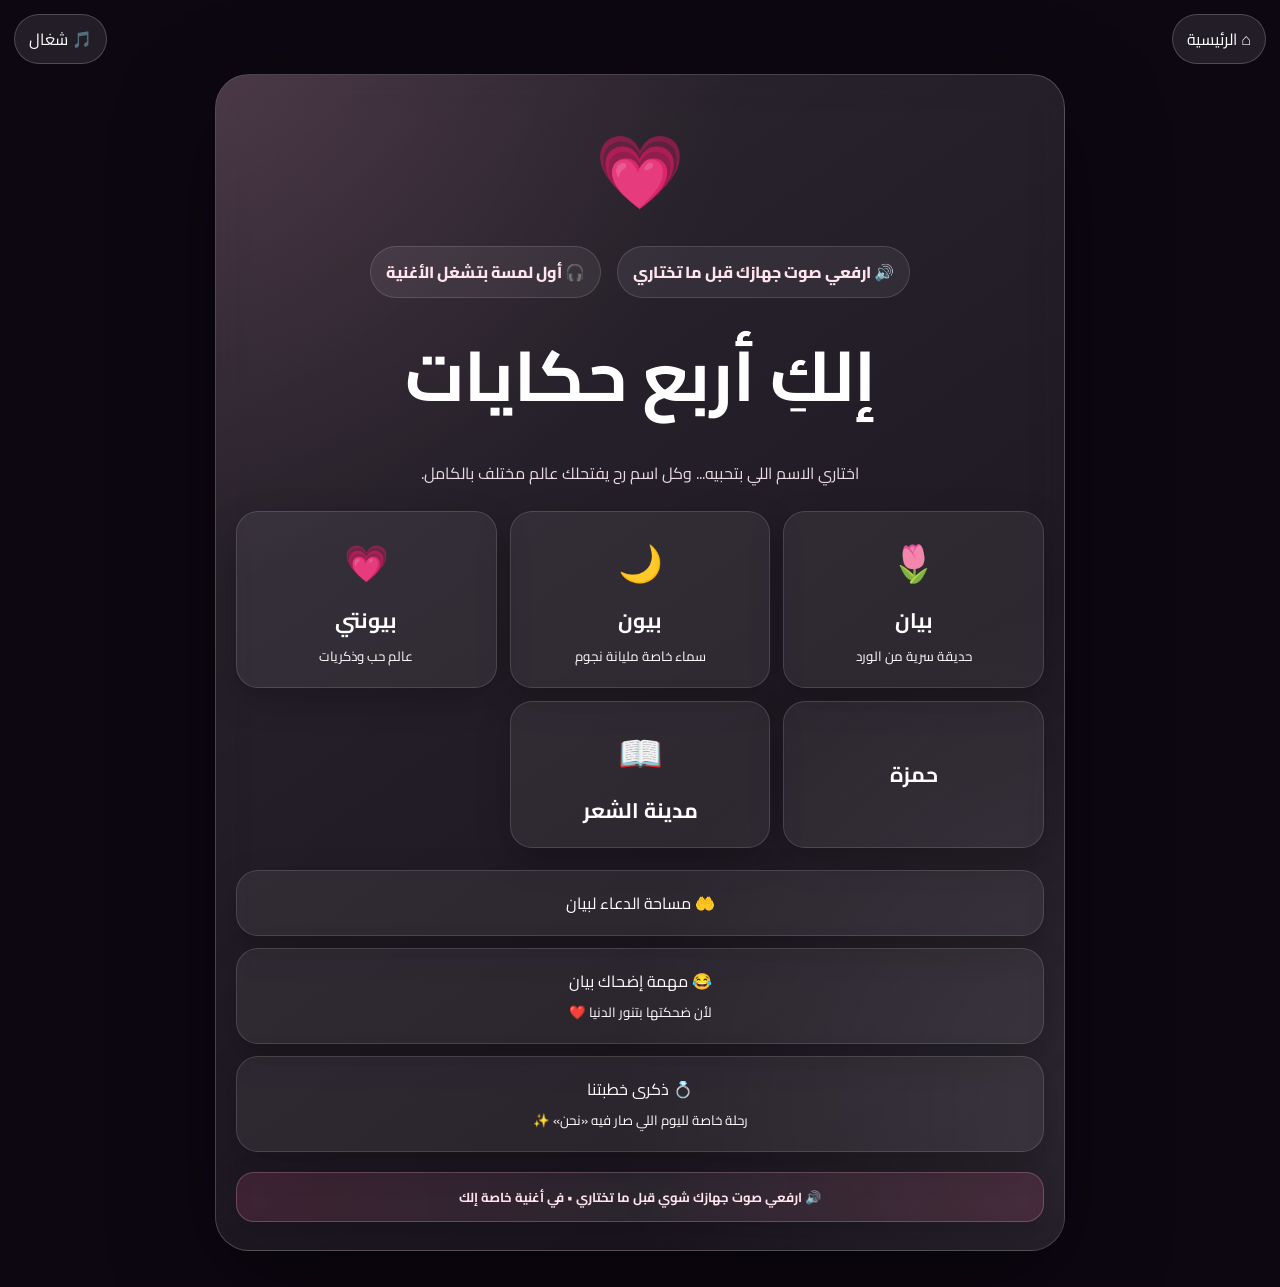
==== index.html @ bc3b99fe "Add anniversary experience entry to homepage" ====
<!doctype html><html lang="ar" dir="rtl"><head><meta charset="utf-8"><meta name="viewport" content="width=device-width,initial-scale=1,viewport-fit=cover"><meta name="theme-color" content="#160a18"><title>أربع حكايات ❤️</title><link rel="stylesheet" href="worlds.css?v=delivery30"><link rel="stylesheet" href="enhancement.css?v=delivery30"><link rel="stylesheet" href="hamza-audio.css?v=delivery30"><link rel="stylesheet" href="enhancement.css"><link rel="stylesheet" href="floating-love.css?v=2"></head><body><audio id="audio" loop preload="auto"></audio><button class="home" onclick="home()">⌂ الرئيسية</button><button class="music" id="music" onclick="toggleAudio()">🎵 شغال</button><section id="start" class="screen active"><div class="card"><div class="hero">💗</div><div class="notice">🔊 ارفعي صوت جهازك قبل ما تختاري</div><div class="notice">🎧 أول لمسة بتشغل الأغنية</div><h1>إلكِ أربع حكايات</h1><p>اختاري الاسم اللي بتحبيه... وكل اسم رح يفتحلك عالم مختلف بالكامل.</p><div class="choices"><button class="tile" onclick="pick('بيان','bayan')"><span>🌷</span><b>بيان</b><small>حديقة سرية من الورد</small></button><button class="tile" onclick="pick('بيون','byoun')"><span>🌙</span><b>بيون</b><small>سماء خاصة مليانة نجوم</small></button><button class="tile" onclick="pick('بيونتي','byonti')"><span>💗</span><b>بيونتي</b><small>عالم حب وذكريات</small></button><button class="tile" onclick="showHamza()"><b>حمزة</b></button></div><a class="tile" href="dua-space.html" style="display:block;text-decoration:none;margin-top:16px">🤲 مساحة الدعاء لبيان</a><a class="tile" href="laugh-mission.html" style="display:block;text-decoration:none;margin-top:12px">😂 مهمة إضحاك بيان<br><small>لأن ضحكتها بتنور الدنيا ❤️</small></a><a class="tile" href="anniversary.html" style="display:block;text-decoration:none;margin-top:12px">💍 ذكرى خطبتنا<br><small>رحلة خاصة لليوم اللي صار فيه «نحن» ✨</small></a></div></section><section id="bayan" class="screen"><div class="bg bayan"></div><div class="card"><div class="hero">🌷</div><h2>حديقة بيان السرية</h2><p>مش مجرد أزرار... الحديقة بتتغير مع كل لمسة.</p><div class="stage" id="bayanStage"></div><div id="bayanMsg" class="msg"></div><div class="tools"><button class="tile" onclick="garden()">🌿 فتشي بالحديقة</button><button class="tile" onclick="flowerGame()">🌱 ازرعي وردة</button><button class="tile" onclick="huntHearts()">❤️ صيد القلوب</button><button class="tile" onclick="bouquetGame()">💐 اصنعي باقة الورد</button><button class="tile" onclick="msg('bayanMsg','بيان، في أشياء حلوة ما بتنحكى... بس بتنحس 🌷❤️')">💌 افتحي سر صغير</button><button class="tile" onclick="openEnvelope()">✉️ رسالتك الخاصة</button><a class="tile" href="dua-space.html" style="display:block;text-decoration:none">🤲 مساحة الدعاء</a></div></div></section><section id="bayanLetter" class="screen"><div class="bg bayan"></div><div class="card letterCard"><button class="backWorld" onclick="go('bayan')">↩️ رجوع لحديقة بيان</button><div class="hero">💌</div><h2>رسالة لبيان</h2><p>اضغطي الظرف وافتحيه بهدوء ❤️</p><div class="envelope" onclick="this.classList.toggle('open')"><div class="envbody"></div><div class="paper"></div><div class="flap"></div><div class="seal">❤️</div></div></div></section><section id="byoun" class="screen"><div class="bg byoun"></div><div class="card"><div class="hero">🌙</div><h2>سماء بيون</h2><p>كل نجمة إلها مكان... وإذا اكتملت الكوكبة بتطلع المفاجأة.</p><div class="stage" id="byounStage"></div><div id="byounMsg" class="msg"></div><div class="tools"><button class="tile" onclick="constellation()">✨ كوّني الكوكبة</button><button class="tile" onclick="moon()">🌙 أسرار القمر</button><button class="tile" onclick="starCatch()">⭐ اصطادي النجوم</button><button class="tile" onclick="rain(['⭐','🌙','💙'],35)">🌌 مطر النجوم</button></div></div></section><section id="byonti" class="screen"><div class="bg byonti"></div><div class="card"><div class="hero">💗</div><h2>عالم بيونتي</h2><p>هون الحب مش كلام وبس... في مفاجآت وذكريات لازم تكتشفيها.</p><div class="stage" id="byontiStage"></div><div id="byontiMsg" class="msg"></div><div class="tools"><button class="tile" onclick="heartBeat()">💓 خلي القلب ينبض</button><button class="tile" onclick="msg('byontiMsg','كل ما أعد الأشياء الحلوة بحياتي... اسمك بينهم أول واحد ❤️')">🫶 ذكرى مخفية</button><button class="tile" onclick="rain(['❤️','💗','💖','💕'],45)">🌧️ مطر الحب</button></div></div></section><section id="hamzaPage" class="screen hamzaPage"><div class="card hamzaCard"><button class="backWorld" onclick="go('start')">↩️ رجوع</button><div class="hero">❤️</div><div class="hamzaText"><div>الاشي الوحيد الي بقلب حمزة هو انت</div><div>💚بحبك بيان💚</div><div>🩷بحبك بيون🩷</div><div>❤️بحبك بيونتي❤️</div></div></div></section><script src="worlds.js?v=delivery30"></script><script src="enhancement.js?v=delivery30"></script><script src="fixes.js?v=delivery30"></script><script src="final-fixes.js?v=delivery30"></script><script src="final-choice-fix.js?v=delivery30"></script><script src="hamza-audio.js?v=delivery30"></script><script src="orbit-controls.js?v=delivery30"></script><script src="poem-city.js?v=delivery30"></script><script src="enhancement.js"></script><script src="floating-love.js?v=2"></script></body></html>
---- worlds.css ----
@import url('https://fonts.googleapis.com/css2?family=Cairo:wght@400;600;700;800&display=swap');
:root{font-family:Cairo,sans-serif;color:#fff;background:#0d0711}*{box-sizing:border-box}body{margin:0;min-height:100vh;overflow-x:hidden;background:#0d0711}button{font:inherit}.screen{display:none;min-height:100vh;padding:74px 16px 36px;align-items:center;justify-content:center;position:relative}.screen.active{display:flex;animation:enter .55s ease}@keyframes enter{from{opacity:0;transform:translateY(20px)}to{opacity:1;transform:none}}.bg{position:fixed;inset:0;z-index:-2}.bayan{background:radial-gradient(circle at 50% 8%,#8b4161,#26101d 48%,#09060b)}.byoun{background:radial-gradient(circle at 50% 8%,#40548e,#121a38 48%,#050710)}.byonti{background:radial-gradient(circle at 50% 8%,#bd6688,#4b1e3b 48%,#0e060d)}.card{width:min(850px,100%);padding:28px 20px;border:1px solid #ffffff22;border-radius:34px;background:#ffffff0c;backdrop-filter:blur(20px);box-shadow:0 28px 100px #0009;text-align:center}.hero{font-size:72px;animation:float 3s ease-in-out infinite}@keyframes float{50%{transform:translateY(-10px)}}h1{font-size:clamp(38px,10vw,70px);margin:4px 0 10px}h2{font-size:clamp(27px,7vw,45px);margin:5px 0 15px}p{color:#eadce5;line-height:2;font-size:16px}.notice{display:inline-flex;gap:8px;align-items:center;padding:10px 15px;border-radius:999px;background:#fff1;border:1px solid #fff2;color:#ffe3ed;font-weight:800;margin:8px}.choices,.tools{display:grid;grid-template-columns:repeat(3,1fr);gap:13px;margin:22px 0}.tools{grid-template-columns:repeat(2,1fr)}.tile,.btn{border:1px solid #fff2;border-radius:22px;background:#fff1;color:#fff;padding:17px;cursor:pointer;transition:.25s;box-shadow:0 12px 35px #0003}.tile:hover,.btn:hover{transform:translateY(-4px);background:#fff2}.tile:active,.btn:active{transform:scale(.96)}.tile b{display:block;font-size:21px}.tile span{font-size:36px;display:block;margin-bottom:4px}.home,.music{position:fixed;top:14px;z-index:50;border:1px solid #fff3;background:#ffffff18;color:#fff;border-radius:999px;padding:9px 14px;backdrop-filter:blur(14px);cursor:pointer}.home{right:14px}.music{left:14px}.stage{position:relative;height:300px;border-radius:28px;border:1px solid #fff2;background:#0002;overflow:hidden;margin:16px 0;touch-action:manipulation}.msg{min-height:54px;margin:12px auto;padding:14px 17px;border-radius:20px;background:#fff1;border:1px solid #fff2;line-height:1.9;position:relative;z-index:30;max-width:760px}.hidden{display:none}.show{display:block;animation:enter .4s ease}.petal,.heartDrop,.star,.butterfly{position:absolute;user-select:none;cursor:pointer}.petal{font-size:30px;animation:drift 4s linear forwards}@keyframes drift{to{transform:translate(var(--x),320px) rotate(360deg);opacity:0}}.heartDrop{position:fixed;top:-50px;z-index:99999;pointer-events:none;font-size:25px;animation:fall 5s linear forwards;filter:drop-shadow(0 5px 8px #0004)}@keyframes fall{0%{opacity:0}10%{opacity:1}100%{transform:translate3d(var(--x),115vh,0) rotate(420deg);opacity:.12}}.star{font-size:26px;animation:twinkle 1.2s ease-in-out infinite alternate}@keyframes twinkle{to{opacity:.3;transform:scale(.7)}}.butterfly{font-size:28px;animation:fly 5s ease-in-out infinite alternate}@keyframes fly{to{transform:translate(180px,-80px) rotate(15deg)}}.flower{position:absolute;left:50%;top:50%;transform:translate(-50%,-50%);font-size:90px;cursor:pointer;transition:.4s}.flower.bloom{transform:translate(-50%,-50%) scale(1.35) rotate(8deg);filter:drop-shadow(0 0 25px #ff9fc2)}.gardenDot{position:absolute;width:20px;height:20px;border:0;border-radius:50%;background:#ffd5e3;box-shadow:0 0 22px #ff9fc2;cursor:pointer;animation:dotPulse 1.3s infinite alternate}@keyframes dotPulse{to{transform:scale(1.35);box-shadow:0 0 35px #ff9fc2}}.constellation{position:relative;height:250px}.line{position:absolute;height:2px;background:#ffffff55;transform-origin:left}.memoryGrid{display:grid;grid-template-columns:repeat(4,1fr);gap:10px;max-width:420px;margin:18px auto}.mem{aspect-ratio:1;border-radius:15px;border:1px solid #fff2;background:#fff1;color:transparent;cursor:pointer;font-size:25px}.mem.open{color:#fff;background:#ffffff22}.meter{height:16px;border-radius:99px;background:#fff1;overflow:hidden;margin:15px}.meter i{display:block;width:0;height:100%;background:linear-gradient(90deg,#ff729f,#ffd7e4);transition:1s}.box{width:170px;height:170px;margin:25px auto;position:relative;cursor:pointer;transform-style:preserve-3d;transition:.6s}.box .lid{position:absolute;inset:0;background:linear-gradient(145deg,#ff91b7,#d94f86);border-radius:25px;display:grid;place-items:center;font-size:50px;box-shadow:0 20px 50px #0005}.box.open{transform:rotateY(180deg) scale(1.04)}.typeLine{font-size:25px;font-weight:800;min-height:45px}.drag{height:110px;border:1px dashed #fff3;border-radius:20px;padding:20px;overflow:hidden;white-space:nowrap;touch-action:pan-x}.timeline{display:flex;gap:12px;overflow-x:auto;padding:15px 4px}.memoryNode{min-width:150px;padding:20px;border-radius:22px;background:#fff1;border:1px solid #fff2;cursor:pointer}.envelope{width:min(560px,94vw);height:520px;margin:18px auto 8px;position:relative;cursor:pointer;transition:height .35s}.envbody{position:absolute;inset:0;border-radius:22px;background:linear-gradient(145deg,#f7b1ca,#df6e9c);z-index:1}.paper{position:absolute;left:15px;right:15px;top:15px;min-height:500px;height:auto;background:#fffafa;color:#54263c;border-radius:16px;padding:24px;z-index:2;overflow:visible;line-height:2;text-align:right;transition:.7s;box-shadow:0 8px 30px #0002}.flap{position:absolute;inset:0 0 42% 0;background:#eb8caf;clip-path:polygon(0 0,100% 0,50% 100%);z-index:4;transition:.7s;transform-origin:top}.seal{position:absolute;z-index:5;bottom:18px;left:50%;transform:translateX(-50%);font-size:28px}.envelope.open{height:520px}.envelope.open .flap{transform:rotateX(180deg);z-index:1}.envelope.open .paper{transform:translateY(-165px);z-index:10}.gameHud{position:absolute;top:12px;left:50%;transform:translateX(-50%);z-index:20;padding:8px 14px;border-radius:999px;background:#170b18dd;border:1px solid #fff3;font-weight:800;font-size:14px;backdrop-filter:blur(8px);white-space:nowrap}.tapHeart{position:absolute;border:0;background:none;font-size:42px;cursor:pointer;filter:drop-shadow(0 8px 12px #0004);animation:heartPop .35s ease,heartFloat 2.5s ease-in-out infinite alternate;z-index:50;touch-action:manipulation;pointer-events:auto;padding:8px}@keyframes heartPop{from{transform:scale(0);opacity:0}to{transform:scale(1);opacity:1}}@keyframes heartFloat{to{transform:translateY(-12px)}}.star.found{filter:drop-shadow(0 0 18px #fff1a8);transform:scale(1.35)}.fallingStar{animation:starDrop 3.2s linear forwards,twinkle 1s infinite alternate}@keyframes starDrop{to{top:105%}}.orbitMoon{position:absolute;left:50%;top:50%;transform:translate(-50%,-50%);font-size:62px;filter:drop-shadow(0 0 22px #a9c5ff)}.planet{position:absolute;left:50%;top:50%;font-size:38px;transform:translate(-50%,-50%) translateX(90px);cursor:grab;transition:transform .08s linear}.scope{font-size:110px;text-align:center;margin-top:70px;cursor:pointer;animation:scopeFloat 2s ease-in-out infinite alternate}@keyframes scopeFloat{to{transform:translateY(-10px) rotate(-3deg)}}.magicHeart{font-size:90px;text-align:center;margin:65px 0;animation:magicPulse 1s infinite alternate;filter:drop-shadow(0 0 calc(10px + var(--magic,0)*4px) #ff8eb6)}@keyframes magicPulse{to{transform:scale(1.12)}}.wordSwap{animation:wordIn .28s ease}@keyframes wordIn{from{opacity:0;transform:translateY(12px) scale(.9)}to{opacity:1;transform:none}}.spark{position:fixed;pointer-events:none;z-index:100001;font-size:18px;animation:sparkFly .9s ease-out forwards}@keyframes sparkFly{to{transform:translate(var(--x),var(--y)) scale(.15) rotate(180deg);opacity:0}}.backWorld{display:block;width:max-content;margin:0 auto 12px;border:1px solid #fff3;background:#fff1;color:#fff;border-radius:999px;padding:10px 17px;cursor:pointer;transition:.25s}.backWorld:active{transform:scale(.96)}.letterCard{overflow:visible}.bigLoveResult{font-size:clamp(48px,14vw,110px);font-weight:900;line-height:1.15;margin:12px 0;background:linear-gradient(90deg,#ff6f9e,#ffd6e6,#ff8bb5);-webkit-background-clip:text;background-clip:text;color:transparent;text-shadow:0 0 28px rgba(255,105,160,.35);animation:loveReveal .8s cubic-bezier(.2,.8,.2,1)}.huntHint{position:absolute;top:52px;left:50%;transform:translateX(-50%);z-index:19;font-weight:700;font-size:13px;opacity:.85;white-space:nowrap}@keyframes loveReveal{from{transform:scale(.65);opacity:0}to{transform:scale(1);opacity:1}}.screen.active .msg.show{scroll-margin-top:90px}.lovePopup{position:fixed;inset:0;z-index:100000;display:grid;place-items:center;padding:20px;background:rgba(12,3,10,.74);backdrop-filter:blur(10px);opacity:0;pointer-events:none;transition:.3s}.lovePopup.show{opacity:1;pointer-events:auto}.lovePopupBox{width:min(620px,94vw);padding:38px 20px 30px;border:1px solid rgba(255,210,225,.4);border-radius:34px;text-align:center;background:linear-gradient(145deg,rgba(75,18,50,.98),rgba(24,7,20,.98));box-shadow:0 30px 100px #0009;transform:scale(.78) translateY(20px);transition:.45s cubic-bezier(.2,.9,.2,1)}.lovePopup.show .lovePopupBox{transform:none}.loveBig{font-size:78px;animation:magicPulse 1s infinite alternate}.loveText{font-size:clamp(48px,12vw,92px);font-weight:900;line-height:1.1;background:linear-gradient(90deg,#ff6f9e,#fff,#ff8bb5);-webkit-background-clip:text;background-clip:text;color:transparent}.loveSub{margin:12px 0 20px;color:#f4dce7;font-size:17px}.loveClose{min-width:190px}@media(max-width:620px){.choices{grid-template-columns:1fr}.tools{grid-template-columns:1fr}.memoryGrid{grid-template-columns:repeat(4,1fr)}.stage{height:310px}.envelope{width:min(94vw,560px);height:520px}.envelope.open{height:520px}.paper{min-height:500px;padding:18px;font-size:14px;line-height:1.85}.envelope.open .paper{transform:translateY(-155px)}}
---- enhancement.css ----
/* Premium visual layer v2 */
:root{--glass:rgba(255,255,255,.09);--line:rgba(255,255,255,.2);--shadow:0 30px 100px rgba(0,0,0,.42)}
.card{position:relative;overflow:hidden;box-shadow:var(--shadow);border-color:var(--line);background:linear-gradient(145deg,rgba(255,255,255,.13),rgba(255,255,255,.045));isolation:isolate}
.card:before{content:"";position:absolute;inset:-45%;background:radial-gradient(circle at 20% 20%,rgba(255,160,200,.18),transparent 27%),radial-gradient(circle at 80% 70%,rgba(255,255,255,.09),transparent 25%);animation:aurora 12s ease-in-out infinite alternate;pointer-events:none;z-index:-1}
.card:after{content:"";position:absolute;top:-120%;left:-45%;width:28%;height:320%;background:linear-gradient(90deg,transparent,rgba(255,255,255,.13),transparent);transform:rotate(22deg);animation:shine 8s ease-in-out infinite;pointer-events:none;z-index:0}
.card>*{position:relative;z-index:1}
@keyframes aurora{from{transform:translate3d(-2%,0,0) rotate(0deg)}to{transform:translate3d(2%,2%,0) rotate(4deg)}}
@keyframes shine{0%,65%{left:-45%}80%,100%{left:125%}}
.choice,.game{position:relative;overflow:hidden;box-shadow:0 10px 28px rgba(0,0,0,.17);transform:translateZ(0)}
.choice:after,.game:after{content:"";position:absolute;top:-80%;left:-35%;width:35%;height:260%;background:rgba(255,255,255,.15);transform:rotate(22deg);transition:.65s}
.choice:hover:after,.game:hover:after{left:110%}
.choice:active,.game:active,.btn:active{transform:scale(.96)}
.choice:before{content:"";position:absolute;inset:auto -20% -60%;height:110px;background:radial-gradient(circle,rgba(255,120,170,.18),transparent 65%);filter:blur(12px);transition:.4s}
.choice:hover:before{transform:scale(1.5);opacity:1}
/* Main-page audio notice */
#start .card:after{content:"🔊  ارفعي صوت جهازك شوي قبل ما تختاري  •  في أغنية خاصة إلك";position:relative;display:block;left:auto;top:auto;width:auto;height:auto;margin:20px auto 0;padding:12px 16px;border:1px solid rgba(255,188,214,.25);border-radius:18px;background:linear-gradient(90deg,rgba(255,99,157,.14),rgba(255,255,255,.07),rgba(255,99,157,.14));color:#ffe3ed;font:700 13px Cairo,sans-serif;text-align:center;transform:none;animation:noticePulse 2.4s ease-in-out infinite;box-shadow:0 10px 30px rgba(0,0,0,.16)}
@keyframes noticePulse{0%,100%{box-shadow:0 10px 30px rgba(0,0,0,.16);border-color:rgba(255,188,214,.22)}50%{box-shadow:0 10px 38px rgba(255,82,145,.22);border-color:rgba(255,188,214,.5)}}
/* Make the three worlds feel like distinct premium spaces */
#bayan .card{border-color:rgba(255,174,204,.3)}#byoun .card{border-color:rgba(164,190,255,.28)}#byonti .card{border-color:rgba(255,157,195,.34)}
#bayan .game:hover{box-shadow:0 18px 42px rgba(255,104,158,.2)}#byoun .game:hover{box-shadow:0 18px 42px rgba(100,145,255,.2)}#byonti .game:hover{box-shadow:0 18px 42px rgba(255,79,150,.23)}
/* Animated decorative constellations / petals */
#bayan:before,#byoun:before,#byonti:before{content:"";position:fixed;inset:0;pointer-events:none;z-index:-1;opacity:.65;background-image:radial-gradient(circle at 15% 20%,#fff8 0 1px,transparent 2px),radial-gradient(circle at 80% 30%,#fff6 0 1px,transparent 2px),radial-gradient(circle at 35% 75%,#fff6 0 1px,transparent 2px),radial-gradient(circle at 70% 85%,#fff7 0 1px,transparent 2px);background-size:180px 180px,230px 230px,260px 260px,210px 210px;animation:starsDrift 18s linear infinite}
@keyframes starsDrift{to{background-position:60px 100px,-70px 80px,90px -60px,-40px 100px}}
/* Interactive ripple/spark polish */
.rippleFx{position:fixed;width:18px;height:18px;border:2px solid rgba(255,170,205,.75);border-radius:50%;pointer-events:none;z-index:100001;animation:ripple .65s ease-out forwards}
@keyframes ripple{to{width:100px;height:100px;opacity:0;margin:-41px}}
.spark{position:fixed;pointer-events:none;z-index:100000;font-size:18px;animation:spark .9s ease-out forwards}
@keyframes spark{to{transform:translate(var(--x),var(--y)) scale(.2) rotate(180deg);opacity:0}}
/* Premium utility classes retained for future interactions */
.premiumActions{display:grid;grid-template-columns:repeat(2,1fr);gap:12px;margin:16px 0 4px}.premiumBtn{border:1px solid var(--line);border-radius:20px;padding:15px;background:rgba(255,255,255,.075);color:#fff;font:inherit;font-weight:800;cursor:pointer;transition:.3s;backdrop-filter:blur(10px)}.premiumBtn:hover{transform:translateY(-4px);background:rgba(255,255,255,.13);box-shadow:0 14px 35px rgba(0,0,0,.2)}
.modal{position:fixed;inset:0;z-index:100000;display:grid;place-items:center;padding:20px;background:rgba(7,3,10,.72);backdrop-filter:blur(12px);opacity:0;pointer-events:none;transition:.3s}.modal.show{opacity:1;pointer-events:auto}.modalBox{width:min(520px,100%);border:1px solid var(--line);border-radius:30px;padding:28px 20px;text-align:center;background:linear-gradient(145deg,rgba(52,20,43,.96),rgba(18,10,24,.96));box-shadow:0 30px 100px rgba(0,0,0,.55);transform:translateY(18px) scale(.96);transition:.35s}.modal.show .modalBox{transform:none}.modalEmoji{font-size:64px;animation:pulse 1.2s infinite}.tapArena{height:250px;margin:16px 0;border-radius:24px;border:1px dashed rgba(255,255,255,.22);background:radial-gradient(circle at 50% 50%,rgba(255,255,255,.08),transparent 65%);position:relative;overflow:hidden;touch-action:manipulation}.tapHeart{position:absolute;border:0;background:none;font-size:34px;cursor:pointer;animation:popIn .22s ease;filter:drop-shadow(0 8px 12px rgba(0,0,0,.25))}@keyframes popIn{from{transform:scale(0) rotate(-20deg);opacity:0}to{transform:scale(1) rotate(0);opacity:1}}
.toast{position:fixed;left:50%;bottom:25px;transform:translate(-50%,20px);z-index:100002;background:rgba(25,12,25,.92);border:1px solid var(--line);padding:12px 18px;border-radius:999px;opacity:0;pointer-events:none;transition:.3s;white-space:nowrap;box-shadow:0 15px 40px rgba(0,0,0,.3)}.toast.show{opacity:1;transform:translate(-50%,0)}
@media(max-width:600px){.premiumActions{grid-template-columns:1fr}.modalBox{padding:24px 16px}.tapArena{height:230px}#start .card:after{font-size:12px;line-height:1.7}}
---- hamza-audio.css ----
#hamzaLovePopup{position:fixed;inset:0;display:flex;align-items:center;justify-content:center;z-index:99999;pointer-events:none;opacity:0;transition:opacity .35s ease;background:rgba(20,5,18,.28)}#hamzaLovePopup.show{opacity:1}.hamzaLoveInner{padding:28px 34px;border-radius:28px;background:rgba(255,255,255,.96);box-shadow:0 18px 60px rgba(0,0,0,.25);font-size:clamp(28px,7vw,54px);font-weight:800;text-align:center;color:#b2185b;transform:scale(.75);transition:transform .4s cubic-bezier(.2,.9,.2,1.2)}#hamzaLovePopup.show .hamzaLoveInner{transform:scale(1)}
---- enhancement.css ----
/* Premium visual layer v2 */
:root{--glass:rgba(255,255,255,.09);--line:rgba(255,255,255,.2);--shadow:0 30px 100px rgba(0,0,0,.42)}
.card{position:relative;overflow:hidden;box-shadow:var(--shadow);border-color:var(--line);background:linear-gradient(145deg,rgba(255,255,255,.13),rgba(255,255,255,.045));isolation:isolate}
.card:before{content:"";position:absolute;inset:-45%;background:radial-gradient(circle at 20% 20%,rgba(255,160,200,.18),transparent 27%),radial-gradient(circle at 80% 70%,rgba(255,255,255,.09),transparent 25%);animation:aurora 12s ease-in-out infinite alternate;pointer-events:none;z-index:-1}
.card:after{content:"";position:absolute;top:-120%;left:-45%;width:28%;height:320%;background:linear-gradient(90deg,transparent,rgba(255,255,255,.13),transparent);transform:rotate(22deg);animation:shine 8s ease-in-out infinite;pointer-events:none;z-index:0}
.card>*{position:relative;z-index:1}
@keyframes aurora{from{transform:translate3d(-2%,0,0) rotate(0deg)}to{transform:translate3d(2%,2%,0) rotate(4deg)}}
@keyframes shine{0%,65%{left:-45%}80%,100%{left:125%}}
.choice,.game{position:relative;overflow:hidden;box-shadow:0 10px 28px rgba(0,0,0,.17);transform:translateZ(0)}
.choice:after,.game:after{content:"";position:absolute;top:-80%;left:-35%;width:35%;height:260%;background:rgba(255,255,255,.15);transform:rotate(22deg);transition:.65s}
.choice:hover:after,.game:hover:after{left:110%}
.choice:active,.game:active,.btn:active{transform:scale(.96)}
.choice:before{content:"";position:absolute;inset:auto -20% -60%;height:110px;background:radial-gradient(circle,rgba(255,120,170,.18),transparent 65%);filter:blur(12px);transition:.4s}
.choice:hover:before{transform:scale(1.5);opacity:1}
/* Main-page audio notice */
#start .card:after{content:"🔊  ارفعي صوت جهازك شوي قبل ما تختاري  •  في أغنية خاصة إلك";position:relative;display:block;left:auto;top:auto;width:auto;height:auto;margin:20px auto 0;padding:12px 16px;border:1px solid rgba(255,188,214,.25);border-radius:18px;background:linear-gradient(90deg,rgba(255,99,157,.14),rgba(255,255,255,.07),rgba(255,99,157,.14));color:#ffe3ed;font:700 13px Cairo,sans-serif;text-align:center;transform:none;animation:noticePulse 2.4s ease-in-out infinite;box-shadow:0 10px 30px rgba(0,0,0,.16)}
@keyframes noticePulse{0%,100%{box-shadow:0 10px 30px rgba(0,0,0,.16);border-color:rgba(255,188,214,.22)}50%{box-shadow:0 10px 38px rgba(255,82,145,.22);border-color:rgba(255,188,214,.5)}}
/* Make the three worlds feel like distinct premium spaces */
#bayan .card{border-color:rgba(255,174,204,.3)}#byoun .card{border-color:rgba(164,190,255,.28)}#byonti .card{border-color:rgba(255,157,195,.34)}
#bayan .game:hover{box-shadow:0 18px 42px rgba(255,104,158,.2)}#byoun .game:hover{box-shadow:0 18px 42px rgba(100,145,255,.2)}#byonti .game:hover{box-shadow:0 18px 42px rgba(255,79,150,.23)}
/* Animated decorative constellations / petals */
#bayan:before,#byoun:before,#byonti:before{content:"";position:fixed;inset:0;pointer-events:none;z-index:-1;opacity:.65;background-image:radial-gradient(circle at 15% 20%,#fff8 0 1px,transparent 2px),radial-gradient(circle at 80% 30%,#fff6 0 1px,transparent 2px),radial-gradient(circle at 35% 75%,#fff6 0 1px,transparent 2px),radial-gradient(circle at 70% 85%,#fff7 0 1px,transparent 2px);background-size:180px 180px,230px 230px,260px 260px,210px 210px;animation:starsDrift 18s linear infinite}
@keyframes starsDrift{to{background-position:60px 100px,-70px 80px,90px -60px,-40px 100px}}
/* Interactive ripple/spark polish */
.rippleFx{position:fixed;width:18px;height:18px;border:2px solid rgba(255,170,205,.75);border-radius:50%;pointer-events:none;z-index:100001;animation:ripple .65s ease-out forwards}
@keyframes ripple{to{width:100px;height:100px;opacity:0;margin:-41px}}
.spark{position:fixed;pointer-events:none;z-index:100000;font-size:18px;animation:spark .9s ease-out forwards}
@keyframes spark{to{transform:translate(var(--x),var(--y)) scale(.2) rotate(180deg);opacity:0}}
/* Premium utility classes retained for future interactions */
.premiumActions{display:grid;grid-template-columns:repeat(2,1fr);gap:12px;margin:16px 0 4px}.premiumBtn{border:1px solid var(--line);border-radius:20px;padding:15px;background:rgba(255,255,255,.075);color:#fff;font:inherit;font-weight:800;cursor:pointer;transition:.3s;backdrop-filter:blur(10px)}.premiumBtn:hover{transform:translateY(-4px);background:rgba(255,255,255,.13);box-shadow:0 14px 35px rgba(0,0,0,.2)}
.modal{position:fixed;inset:0;z-index:100000;display:grid;place-items:center;padding:20px;background:rgba(7,3,10,.72);backdrop-filter:blur(12px);opacity:0;pointer-events:none;transition:.3s}.modal.show{opacity:1;pointer-events:auto}.modalBox{width:min(520px,100%);border:1px solid var(--line);border-radius:30px;padding:28px 20px;text-align:center;background:linear-gradient(145deg,rgba(52,20,43,.96),rgba(18,10,24,.96));box-shadow:0 30px 100px rgba(0,0,0,.55);transform:translateY(18px) scale(.96);transition:.35s}.modal.show .modalBox{transform:none}.modalEmoji{font-size:64px;animation:pulse 1.2s infinite}.tapArena{height:250px;margin:16px 0;border-radius:24px;border:1px dashed rgba(255,255,255,.22);background:radial-gradient(circle at 50% 50%,rgba(255,255,255,.08),transparent 65%);position:relative;overflow:hidden;touch-action:manipulation}.tapHeart{position:absolute;border:0;background:none;font-size:34px;cursor:pointer;animation:popIn .22s ease;filter:drop-shadow(0 8px 12px rgba(0,0,0,.25))}@keyframes popIn{from{transform:scale(0) rotate(-20deg);opacity:0}to{transform:scale(1) rotate(0);opacity:1}}
.toast{position:fixed;left:50%;bottom:25px;transform:translate(-50%,20px);z-index:100002;background:rgba(25,12,25,.92);border:1px solid var(--line);padding:12px 18px;border-radius:999px;opacity:0;pointer-events:none;transition:.3s;white-space:nowrap;box-shadow:0 15px 40px rgba(0,0,0,.3)}.toast.show{opacity:1;transform:translate(-50%,0)}
@media(max-width:600px){.premiumActions{grid-template-columns:1fr}.modalBox{padding:24px 16px}.tapArena{height:230px}#start .card:after{font-size:12px;line-height:1.7}}
---- floating-love.css ----
.floating-love{position:fixed;z-index:2147483000;pointer-events:auto;cursor:pointer;font-size:32px;line-height:1;filter:drop-shadow(0 5px 12px rgba(255,80,140,.35));animation:loveFloat var(--float-time,7s) ease-in-out forwards;user-select:none;will-change:transform,opacity}.floating-love:hover{transform:scale(1.22)}.love-pop{position:fixed;z-index:2147483001;pointer-events:none;white-space:nowrap;font-weight:800;font-size:18px;color:#fff;text-shadow:0 2px 10px rgba(90,0,35,.55);animation:lovePop 1.7s ease-out forwards}.love-spark{position:fixed;z-index:2147483002;pointer-events:none;font-size:15px;animation:sparkPop 900ms ease-out forwards}@keyframes loveFloat{0%{opacity:0;transform:translate3d(0,30px,0) scale(.75) rotate(-8deg)}10%{opacity:.98}50%{transform:translate3d(var(--drift,18px),-42vh,0) scale(1.08) rotate(8deg)}90%{opacity:.95}100%{opacity:0;transform:translate3d(calc(var(--drift,18px)*-1),-88vh,0) scale(.82) rotate(-10deg)}}@keyframes lovePop{0%{opacity:0;transform:translate(-50%,0) scale(.45)}18%{opacity:1;transform:translate(-50%,-8px) scale(1.1)}65%{opacity:1;transform:translate(-50%,-48px) scale(1)}100%{opacity:0;transform:translate(-50%,-90px) scale(.9)}}@keyframes sparkPop{0%{opacity:1;transform:translate(-50%,-50%) scale(.4)}100%{opacity:0;transform:translate(calc(-50% + var(--sx)),calc(-50% + var(--sy))) scale(1.3)}}
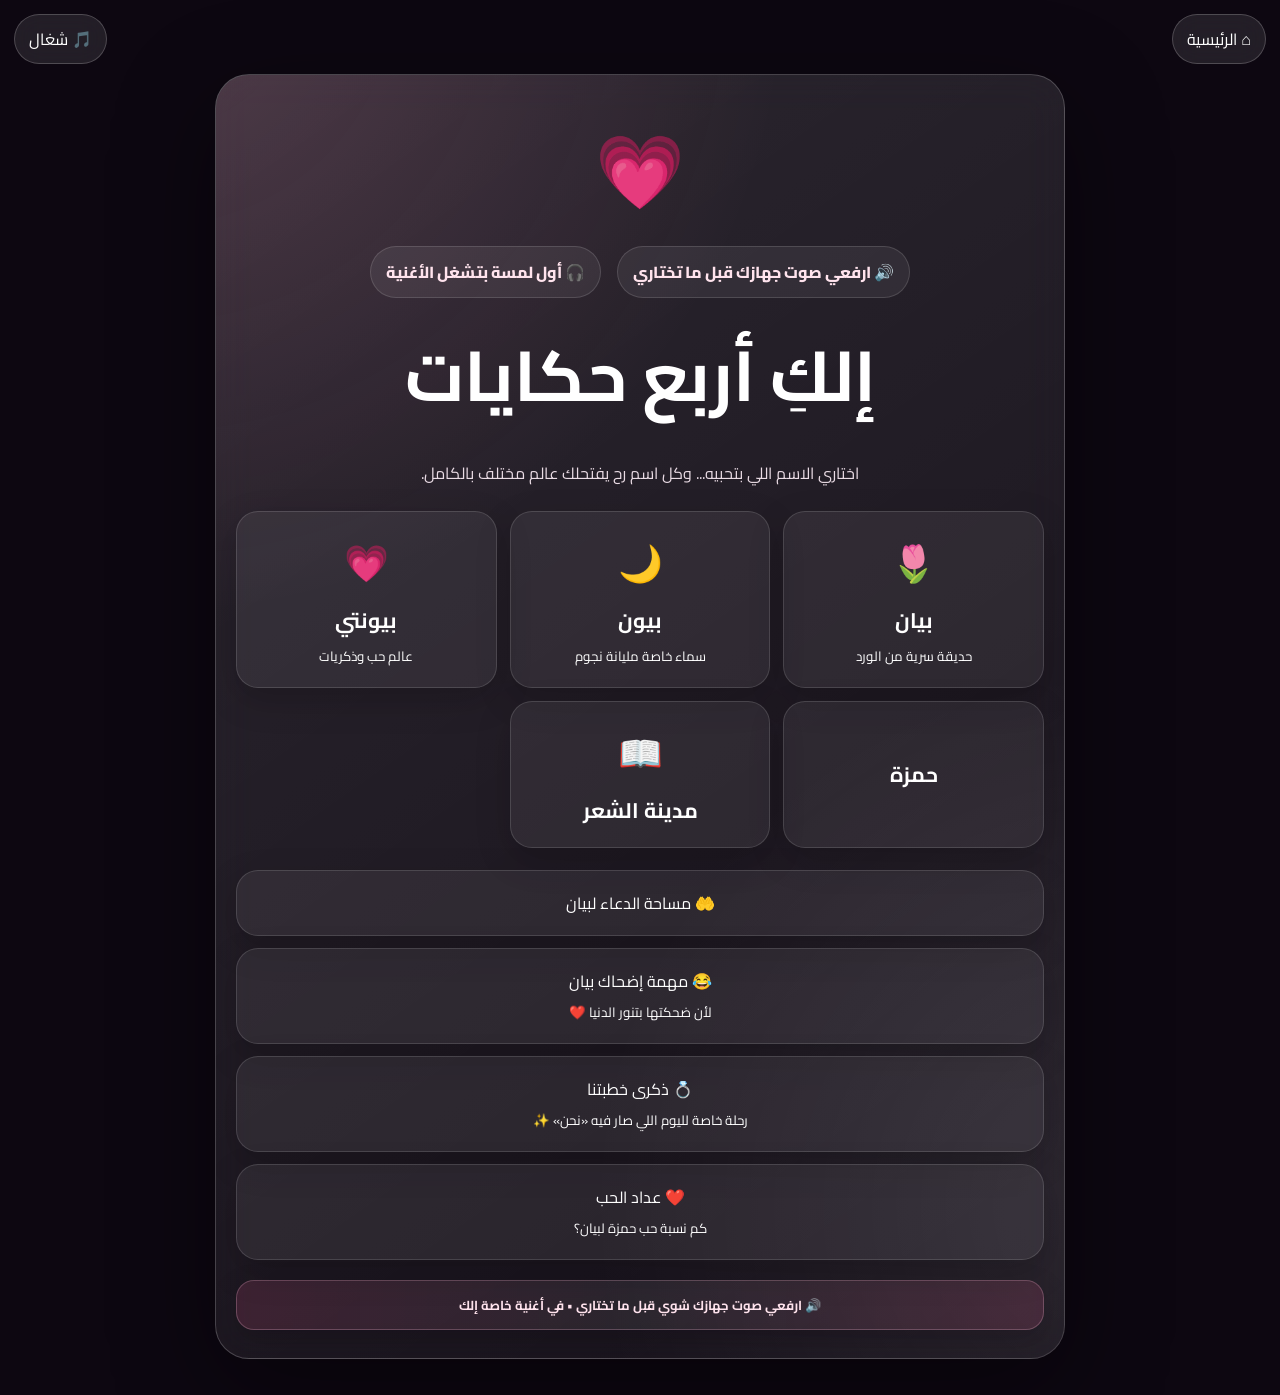
==== commit 5c4c7cfe: "Add love meter button" ====
--- a/index.html
+++ b/index.html
@@ -1 +1 @@
-<!doctype html><html lang="ar" dir="rtl"><head><meta charset="utf-8"><meta name="viewport" content="width=device-width,initial-scale=1,viewport-fit=cover"><meta name="theme-color" content="#160a18"><title>أربع حكايات ❤️</title><link rel="stylesheet" href="worlds.css?v=delivery30"><link rel="stylesheet" href="enhancement.css?v=delivery30"><link rel="stylesheet" href="hamza-audio.css?v=delivery30"><link rel="stylesheet" href="enhancement.css"><link rel="stylesheet" href="floating-love.css?v=2"></head><body><audio id="audio" loop preload="auto"></audio><button class="home" onclick="home()">⌂ الرئيسية</button><button class="music" id="music" onclick="toggleAudio()">🎵 شغال</button><section id="start" class="screen active"><div class="card"><div class="hero">💗</div><div class="notice">🔊 ارفعي صوت جهازك قبل ما تختاري</div><div class="notice">🎧 أول لمسة بتشغل الأغنية</div><h1>إلكِ أربع حكايات</h1><p>اختاري الاسم اللي بتحبيه... وكل اسم رح يفتحلك عالم مختلف بالكامل.</p><div class="choices"><button class="tile" onclick="pick('بيان','bayan')"><span>🌷</span><b>بيان</b><small>حديقة سرية من الورد</small></button><button class="tile" onclick="pick('بيون','byoun')"><span>🌙</span><b>بيون</b><small>سماء خاصة مليانة نجوم</small></button><button class="tile" onclick="pick('بيونتي','byonti')"><span>💗</span><b>بيونتي</b><small>عالم حب وذكريات</small></button><button class="tile" onclick="showHamza()"><b>حمزة</b></button></div><a class="tile" href="dua-space.html" style="display:block;text-decoration:none;margin-top:16px">🤲 مساحة الدعاء لبيان</a><a class="tile" href="laugh-mission.html" style="display:block;text-decoration:none;margin-top:12px">😂 مهمة إضحاك بيان<br><small>لأن ضحكتها بتنور الدنيا ❤️</small></a><a class="tile" href="anniversary.html" style="display:block;text-decoration:none;margin-top:12px">💍 ذكرى خطبتنا<br><small>رحلة خاصة لليوم اللي صار فيه «نحن» ✨</small></a></div></section><section id="bayan" class="screen"><div class="bg bayan"></div><div class="card"><div class="hero">🌷</div><h2>حديقة بيان السرية</h2><p>مش مجرد أزرار... الحديقة بتتغير مع كل لمسة.</p><div class="stage" id="bayanStage"></div><div id="bayanMsg" class="msg"></div><div class="tools"><button class="tile" onclick="garden()">🌿 فتشي بالحديقة</button><button class="tile" onclick="flowerGame()">🌱 ازرعي وردة</button><button class="tile" onclick="huntHearts()">❤️ صيد القلوب</button><button class="tile" onclick="bouquetGame()">💐 اصنعي باقة الورد</button><button class="tile" onclick="msg('bayanMsg','بيان، في أشياء حلوة ما بتنحكى... بس بتنحس 🌷❤️')">💌 افتحي سر صغير</button><button class="tile" onclick="openEnvelope()">✉️ رسالتك الخاصة</button><a class="tile" href="dua-space.html" style="display:block;text-decoration:none">🤲 مساحة الدعاء</a></div></div></section><section id="bayanLetter" class="screen"><div class="bg bayan"></div><div class="card letterCard"><button class="backWorld" onclick="go('bayan')">↩️ رجوع لحديقة بيان</button><div class="hero">💌</div><h2>رسالة لبيان</h2><p>اضغطي الظرف وافتحيه بهدوء ❤️</p><div class="envelope" onclick="this.classList.toggle('open')"><div class="envbody"></div><div class="paper"></div><div class="flap"></div><div class="seal">❤️</div></div></div></section><section id="byoun" class="screen"><div class="bg byoun"></div><div class="card"><div class="hero">🌙</div><h2>سماء بيون</h2><p>كل نجمة إلها مكان... وإذا اكتملت الكوكبة بتطلع المفاجأة.</p><div class="stage" id="byounStage"></div><div id="byounMsg" class="msg"></div><div class="tools"><button class="tile" onclick="constellation()">✨ كوّني الكوكبة</button><button class="tile" onclick="moon()">🌙 أسرار القمر</button><button class="tile" onclick="starCatch()">⭐ اصطادي النجوم</button><button class="tile" onclick="rain(['⭐','🌙','💙'],35)">🌌 مطر النجوم</button></div></div></section><section id="byonti" class="screen"><div class="bg byonti"></div><div class="card"><div class="hero">💗</div><h2>عالم بيونتي</h2><p>هون الحب مش كلام وبس... في مفاجآت وذكريات لازم تكتشفيها.</p><div class="stage" id="byontiStage"></div><div id="byontiMsg" class="msg"></div><div class="tools"><button class="tile" onclick="heartBeat()">💓 خلي القلب ينبض</button><button class="tile" onclick="msg('byontiMsg','كل ما أعد الأشياء الحلوة بحياتي... اسمك بينهم أول واحد ❤️')">🫶 ذكرى مخفية</button><button class="tile" onclick="rain(['❤️','💗','💖','💕'],45)">🌧️ مطر الحب</button></div></div></section><section id="hamzaPage" class="screen hamzaPage"><div class="card hamzaCard"><button class="backWorld" onclick="go('start')">↩️ رجوع</button><div class="hero">❤️</div><div class="hamzaText"><div>الاشي الوحيد الي بقلب حمزة هو انت</div><div>💚بحبك بيان💚</div><div>🩷بحبك بيون🩷</div><div>❤️بحبك بيونتي❤️</div></div></div></section><script src="worlds.js?v=delivery30"></script><script src="enhancement.js?v=delivery30"></script><script src="fixes.js?v=delivery30"></script><script src="final-fixes.js?v=delivery30"></script><script src="final-choice-fix.js?v=delivery30"></script><script src="hamza-audio.js?v=delivery30"></script><script src="orbit-controls.js?v=delivery30"></script><script src="poem-city.js?v=delivery30"></script><script src="enhancement.js"></script><script src="floating-love.js?v=2"></script></body></html>+<!doctype html><html lang="ar" dir="rtl"><head><meta charset="utf-8"><meta name="viewport" content="width=device-width,initial-scale=1,viewport-fit=cover"><meta name="theme-color" content="#160a18"><title>أربع حكايات ❤️</title><link rel="stylesheet" href="worlds.css?v=delivery30"><link rel="stylesheet" href="enhancement.css?v=delivery30"><link rel="stylesheet" href="hamza-audio.css?v=delivery30"><link rel="stylesheet" href="enhancement.css"><link rel="stylesheet" href="floating-love.css?v=2"></head><body><audio id="audio" loop preload="auto"></audio><button class="home" onclick="home()">⌂ الرئيسية</button><button class="music" id="music" onclick="toggleAudio()">🎵 شغال</button><section id="start" class="screen active"><div class="card"><div class="hero">💗</div><div class="notice">🔊 ارفعي صوت جهازك قبل ما تختاري</div><div class="notice">🎧 أول لمسة بتشغل الأغنية</div><h1>إلكِ أربع حكايات</h1><p>اختاري الاسم اللي بتحبيه... وكل اسم رح يفتحلك عالم مختلف بالكامل.</p><div class="choices"><button class="tile" onclick="pick('بيان','bayan')"><span>🌷</span><b>بيان</b><small>حديقة سرية من الورد</small></button><button class="tile" onclick="pick('بيون','byoun')"><span>🌙</span><b>بيون</b><small>سماء خاصة مليانة نجوم</small></button><button class="tile" onclick="pick('بيونتي','byonti')"><span>💗</span><b>بيونتي</b><small>عالم حب وذكريات</small></button><button class="tile" onclick="showHamza()"><b>حمزة</b></button></div><a class="tile" href="dua-space.html" style="display:block;text-decoration:none;margin-top:16px">🤲 مساحة الدعاء لبيان</a><a class="tile" href="laugh-mission.html" style="display:block;text-decoration:none;margin-top:12px">😂 مهمة إضحاك بيان<br><small>لأن ضحكتها بتنور الدنيا ❤️</small></a><a class="tile" href="anniversary.html" style="display:block;text-decoration:none;margin-top:12px">💍 ذكرى خطبتنا<br><small>رحلة خاصة لليوم اللي صار فيه «نحن» ✨</small></a><a class="tile" href="love-meter.html" style="display:block;text-decoration:none;margin-top:12px">❤️ عداد الحب<br><small>كم نسبة حب حمزة لبيان؟</small></a></div></section><section id="bayan" class="screen"><div class="bg bayan"></div><div class="card"><div class="hero">🌷</div><h2>حديقة بيان السرية</h2><p>مش مجرد أزرار... الحديقة بتتغير مع كل لمسة.</p><div class="stage" id="bayanStage"></div><div id="bayanMsg" class="msg"></div><div class="tools"><button class="tile" onclick="garden()">🌿 فتشي بالحديقة</button><button class="tile" onclick="flowerGame()">🌱 ازرعي وردة</button><button class="tile" onclick="huntHearts()">❤️ صيد القلوب</button><button class="tile" onclick="bouquetGame()">💐 اصنعي باقة الورد</button><button class="tile" onclick="msg('bayanMsg','بيان، في أشياء حلوة ما بتنحكى... بس بتنحس 🌷❤️')">💌 افتحي سر صغير</button><button class="tile" onclick="openEnvelope()">✉️ رسالتك الخاصة</button><a class="tile" href="dua-space.html" style="display:block;text-decoration:none">🤲 مساحة الدعاء</a></div></div></section><section id="bayanLetter" class="screen"><div class="bg bayan"></div><div class="card letterCard"><button class="backWorld" onclick="go('bayan')">↩️ رجوع لحديقة بيان</button><div class="hero">💌</div><h2>رسالة لبيان</h2><p>اضغطي الظرف وافتحيه بهدوء ❤️</p><div class="envelope" onclick="this.classList.toggle('open')"><div class="envbody"></div><div class="paper"></div><div class="flap"></div><div class="seal">❤️</div></div></div></section><section id="byoun" class="screen"><div class="bg byoun"></div><div class="card"><div class="hero">🌙</div><h2>سماء بيون</h2><p>كل نجمة إلها مكان... وإذا اكتملت الكوكبة بتطلع المفاجأة.</p><div class="stage" id="byounStage"></div><div id="byounMsg" class="msg"></div><div class="tools"><button class="tile" onclick="constellation()">✨ كوّني الكوكبة</button><button class="tile" onclick="moon()">🌙 أسرار القمر</button><button class="tile" onclick="starCatch()">⭐ اصطادي النجوم</button><button class="tile" onclick="rain(['⭐','🌙','💙'],35)">🌌 مطر النجوم</button></div></div></section><section id="byonti" class="screen"><div class="bg byonti"></div><div class="card"><div class="hero">💗</div><h2>عالم بيونتي</h2><p>هون الحب مش كلام وبس... في مفاجآت وذكريات لازم تكتشفيها.</p><div class="stage" id="byontiStage"></div><div id="byontiMsg" class="msg"></div><div class="tools"><button class="tile" onclick="heartBeat()">💓 خلي القلب ينبض</button><button class="tile" onclick="msg('byontiMsg','كل ما أعد الأشياء الحلوة بحياتي... اسمك بينهم أول واحد ❤️')">🫶 ذكرى مخفية</button><button class="tile" onclick="rain(['❤️','💗','💖','💕'],45)">🌧️ مطر الحب</button></div></div></section><section id="hamzaPage" class="screen hamzaPage"><div class="card hamzaCard"><button class="backWorld" onclick="go('start')">↩️ رجوع</button><div class="hero">❤️</div><div class="hamzaText"><div>الاشي الوحيد الي بقلب حمزة هو انت</div><div>💚بحبك بيان💚</div><div>🩷بحبك بيون🩷</div><div>❤️بحبك بيونتي❤️</div></div></div></section><script src="worlds.js?v=delivery30"></script><script src="enhancement.js?v=delivery30"></script><script src="fixes.js?v=delivery30"></script><script src="final-fixes.js?v=delivery30"></script><script src="final-choice-fix.js?v=delivery30"></script><script src="hamza-audio.js?v=delivery30"></script><script src="orbit-controls.js?v=delivery30"></script><script src="poem-city.js?v=delivery30"></script><script src="enhancement.js"></script><script src="floating-love.js?v=2"></script></body></html>
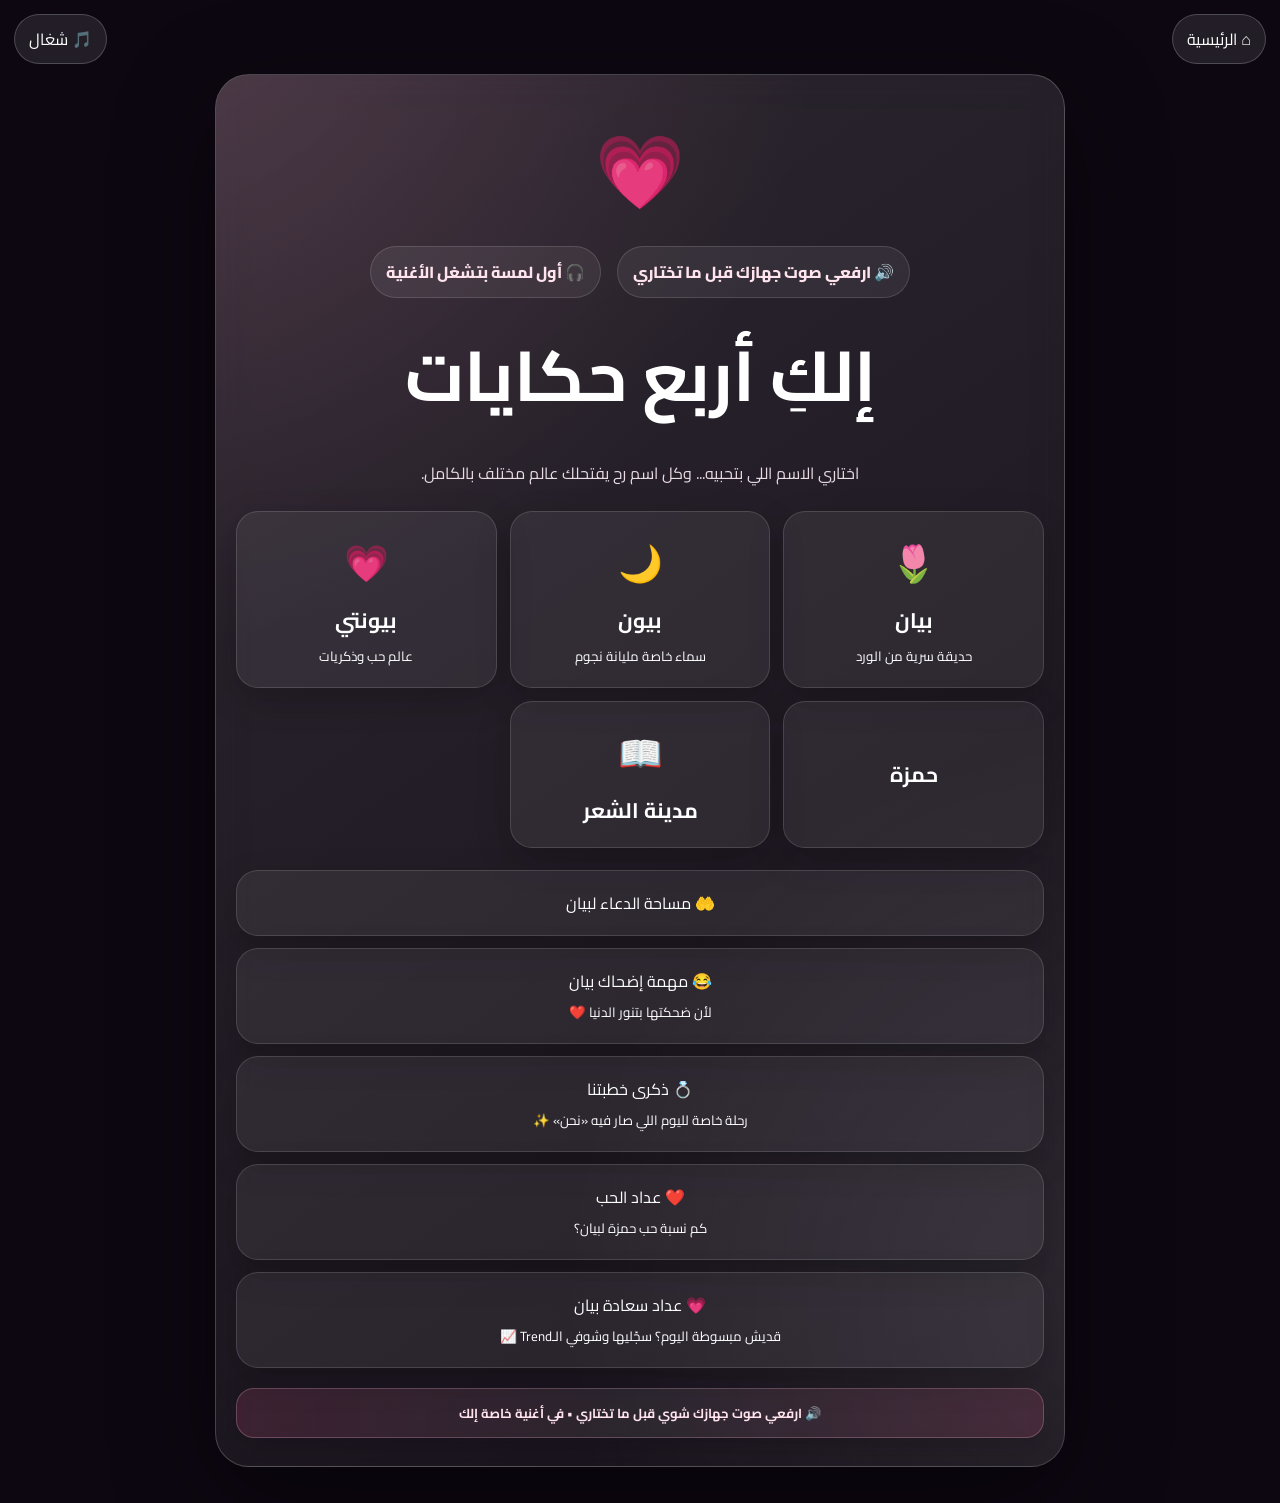
==== commit 14cf294b: "Add Bayan happiness meter button to home page" ====
--- a/index.html
+++ b/index.html
@@ -1 +1 @@
-<!doctype html><html lang="ar" dir="rtl"><head><meta charset="utf-8"><meta name="viewport" content="width=device-width,initial-scale=1,viewport-fit=cover"><meta name="theme-color" content="#160a18"><title>أربع حكايات ❤️</title><link rel="stylesheet" href="worlds.css?v=delivery30"><link rel="stylesheet" href="enhancement.css?v=delivery30"><link rel="stylesheet" href="hamza-audio.css?v=delivery30"><link rel="stylesheet" href="enhancement.css"><link rel="stylesheet" href="floating-love.css?v=2"></head><body><audio id="audio" loop preload="auto"></audio><button class="home" onclick="home()">⌂ الرئيسية</button><button class="music" id="music" onclick="toggleAudio()">🎵 شغال</button><section id="start" class="screen active"><div class="card"><div class="hero">💗</div><div class="notice">🔊 ارفعي صوت جهازك قبل ما تختاري</div><div class="notice">🎧 أول لمسة بتشغل الأغنية</div><h1>إلكِ أربع حكايات</h1><p>اختاري الاسم اللي بتحبيه... وكل اسم رح يفتحلك عالم مختلف بالكامل.</p><div class="choices"><button class="tile" onclick="pick('بيان','bayan')"><span>🌷</span><b>بيان</b><small>حديقة سرية من الورد</small></button><button class="tile" onclick="pick('بيون','byoun')"><span>🌙</span><b>بيون</b><small>سماء خاصة مليانة نجوم</small></button><button class="tile" onclick="pick('بيونتي','byonti')"><span>💗</span><b>بيونتي</b><small>عالم حب وذكريات</small></button><button class="tile" onclick="showHamza()"><b>حمزة</b></button></div><a class="tile" href="dua-space.html" style="display:block;text-decoration:none;margin-top:16px">🤲 مساحة الدعاء لبيان</a><a class="tile" href="laugh-mission.html" style="display:block;text-decoration:none;margin-top:12px">😂 مهمة إضحاك بيان<br><small>لأن ضحكتها بتنور الدنيا ❤️</small></a><a class="tile" href="anniversary.html" style="display:block;text-decoration:none;margin-top:12px">💍 ذكرى خطبتنا<br><small>رحلة خاصة لليوم اللي صار فيه «نحن» ✨</small></a><a class="tile" href="love-meter.html" style="display:block;text-decoration:none;margin-top:12px">❤️ عداد الحب<br><small>كم نسبة حب حمزة لبيان؟</small></a></div></section><section id="bayan" class="screen"><div class="bg bayan"></div><div class="card"><div class="hero">🌷</div><h2>حديقة بيان السرية</h2><p>مش مجرد أزرار... الحديقة بتتغير مع كل لمسة.</p><div class="stage" id="bayanStage"></div><div id="bayanMsg" class="msg"></div><div class="tools"><button class="tile" onclick="garden()">🌿 فتشي بالحديقة</button><button class="tile" onclick="flowerGame()">🌱 ازرعي وردة</button><button class="tile" onclick="huntHearts()">❤️ صيد القلوب</button><button class="tile" onclick="bouquetGame()">💐 اصنعي باقة الورد</button><button class="tile" onclick="msg('bayanMsg','بيان، في أشياء حلوة ما بتنحكى... بس بتنحس 🌷❤️')">💌 افتحي سر صغير</button><button class="tile" onclick="openEnvelope()">✉️ رسالتك الخاصة</button><a class="tile" href="dua-space.html" style="display:block;text-decoration:none">🤲 مساحة الدعاء</a></div></div></section><section id="bayanLetter" class="screen"><div class="bg bayan"></div><div class="card letterCard"><button class="backWorld" onclick="go('bayan')">↩️ رجوع لحديقة بيان</button><div class="hero">💌</div><h2>رسالة لبيان</h2><p>اضغطي الظرف وافتحيه بهدوء ❤️</p><div class="envelope" onclick="this.classList.toggle('open')"><div class="envbody"></div><div class="paper"></div><div class="flap"></div><div class="seal">❤️</div></div></div></section><section id="byoun" class="screen"><div class="bg byoun"></div><div class="card"><div class="hero">🌙</div><h2>سماء بيون</h2><p>كل نجمة إلها مكان... وإذا اكتملت الكوكبة بتطلع المفاجأة.</p><div class="stage" id="byounStage"></div><div id="byounMsg" class="msg"></div><div class="tools"><button class="tile" onclick="constellation()">✨ كوّني الكوكبة</button><button class="tile" onclick="moon()">🌙 أسرار القمر</button><button class="tile" onclick="starCatch()">⭐ اصطادي النجوم</button><button class="tile" onclick="rain(['⭐','🌙','💙'],35)">🌌 مطر النجوم</button></div></div></section><section id="byonti" class="screen"><div class="bg byonti"></div><div class="card"><div class="hero">💗</div><h2>عالم بيونتي</h2><p>هون الحب مش كلام وبس... في مفاجآت وذكريات لازم تكتشفيها.</p><div class="stage" id="byontiStage"></div><div id="byontiMsg" class="msg"></div><div class="tools"><button class="tile" onclick="heartBeat()">💓 خلي القلب ينبض</button><button class="tile" onclick="msg('byontiMsg','كل ما أعد الأشياء الحلوة بحياتي... اسمك بينهم أول واحد ❤️')">🫶 ذكرى مخفية</button><button class="tile" onclick="rain(['❤️','💗','💖','💕'],45)">🌧️ مطر الحب</button></div></div></section><section id="hamzaPage" class="screen hamzaPage"><div class="card hamzaCard"><button class="backWorld" onclick="go('start')">↩️ رجوع</button><div class="hero">❤️</div><div class="hamzaText"><div>الاشي الوحيد الي بقلب حمزة هو انت</div><div>💚بحبك بيان💚</div><div>🩷بحبك بيون🩷</div><div>❤️بحبك بيونتي❤️</div></div></div></section><script src="worlds.js?v=delivery30"></script><script src="enhancement.js?v=delivery30"></script><script src="fixes.js?v=delivery30"></script><script src="final-fixes.js?v=delivery30"></script><script src="final-choice-fix.js?v=delivery30"></script><script src="hamza-audio.js?v=delivery30"></script><script src="orbit-controls.js?v=delivery30"></script><script src="poem-city.js?v=delivery30"></script><script src="enhancement.js"></script><script src="floating-love.js?v=2"></script></body></html>+<!doctype html><html lang="ar" dir="rtl"><head><meta charset="utf-8"><meta name="viewport" content="width=device-width,initial-scale=1,viewport-fit=cover"><meta name="theme-color" content="#160a18"><title>أربع حكايات ❤️</title><link rel="stylesheet" href="worlds.css?v=delivery30"><link rel="stylesheet" href="enhancement.css?v=delivery30"><link rel="stylesheet" href="hamza-audio.css?v=delivery30"><link rel="stylesheet" href="enhancement.css"><link rel="stylesheet" href="floating-love.css?v=2"></head><body><audio id="audio" loop preload="auto"></audio><button class="home" onclick="home()">⌂ الرئيسية</button><button class="music" id="music" onclick="toggleAudio()">🎵 شغال</button><section id="start" class="screen active"><div class="card"><div class="hero">💗</div><div class="notice">🔊 ارفعي صوت جهازك قبل ما تختاري</div><div class="notice">🎧 أول لمسة بتشغل الأغنية</div><h1>إلكِ أربع حكايات</h1><p>اختاري الاسم اللي بتحبيه... وكل اسم رح يفتحلك عالم مختلف بالكامل.</p><div class="choices"><button class="tile" onclick="pick('بيان','bayan')"><span>🌷</span><b>بيان</b><small>حديقة سرية من الورد</small></button><button class="tile" onclick="pick('بيون','byoun')"><span>🌙</span><b>بيون</b><small>سماء خاصة مليانة نجوم</small></button><button class="tile" onclick="pick('بيونتي','byonti')"><span>💗</span><b>بيونتي</b><small>عالم حب وذكريات</small></button><button class="tile" onclick="showHamza()"><b>حمزة</b></button></div><a class="tile" href="dua-space.html" style="display:block;text-decoration:none;margin-top:16px">🤲 مساحة الدعاء لبيان</a><a class="tile" href="laugh-mission.html" style="display:block;text-decoration:none;margin-top:12px">😂 مهمة إضحاك بيان<br><small>لأن ضحكتها بتنور الدنيا ❤️</small></a><a class="tile" href="anniversary.html" style="display:block;text-decoration:none;margin-top:12px">💍 ذكرى خطبتنا<br><small>رحلة خاصة لليوم اللي صار فيه «نحن» ✨</small></a><a class="tile" href="love-meter.html" style="display:block;text-decoration:none;margin-top:12px">❤️ عداد الحب<br><small>كم نسبة حب حمزة لبيان؟</small></a><a class="tile" href="happiness.html" style="display:block;text-decoration:none;margin-top:12px">💗 عداد سعادة بيان<br><small>قديش مبسوطة اليوم؟ سجّليها وشوفي الـTrend 📈</small></a></div></section><section id="bayan" class="screen"><div class="bg bayan"></div><div class="card"><div class="hero">🌷</div><h2>حديقة بيان السرية</h2><p>مش مجرد أزرار... الحديقة بتتغير مع كل لمسة.</p><div class="stage" id="bayanStage"></div><div id="bayanMsg" class="msg"></div><div class="tools"><button class="tile" onclick="garden()">🌿 فتشي بالحديقة</button><button class="tile" onclick="flowerGame()">🌱 ازرعي وردة</button><button class="tile" onclick="huntHearts()">❤️ صيد القلوب</button><button class="tile" onclick="bouquetGame()">💐 اصنعي باقة الورد</button><button class="tile" onclick="msg('bayanMsg','بيان، في أشياء حلوة ما بتنحكى... بس بتنحس 🌷❤️')">💌 افتحي سر صغير</button><button class="tile" onclick="openEnvelope()">✉️ رسالتك الخاصة</button><a class="tile" href="dua-space.html" style="display:block;text-decoration:none">🤲 مساحة الدعاء</a></div></div></section><section id="bayanLetter" class="screen"><div class="bg bayan"></div><div class="card letterCard"><button class="backWorld" onclick="go('bayan')">↩️ رجوع لحديقة بيان</button><div class="hero">💌</div><h2>رسالة لبيان</h2><p>اضغطي الظرف وافتحيه بهدوء ❤️</p><div class="envelope" onclick="this.classList.toggle('open')"><div class="envbody"></div><div class="paper"></div><div class="flap"></div><div class="seal">❤️</div></div></div></section><section id="byoun" class="screen"><div class="bg byoun"></div><div class="card"><div class="hero">🌙</div><h2>سماء بيون</h2><p>كل نجمة إلها مكان... وإذا اكتملت الكوكبة بتطلع المفاجأة.</p><div class="stage" id="byounStage"></div><div id="byounMsg" class="msg"></div><div class="tools"><button class="tile" onclick="constellation()">✨ كوّني الكوكبة</button><button class="tile" onclick="moon()">🌙 أسرار القمر</button><button class="tile" onclick="starCatch()">⭐ اصطادي النجوم</button><button class="tile" onclick="rain(['⭐','🌙','💙'],35)">🌌 مطر النجوم</button></div></div></section><section id="byonti" class="screen"><div class="bg byonti"></div><div class="card"><div class="hero">💗</div><h2>عالم بيونتي</h2><p>هون الحب مش كلام وبس... في مفاجآت وذكريات لازم تكتشفيها.</p><div class="stage" id="byontiStage"></div><div id="byontiMsg" class="msg"></div><div class="tools"><button class="tile" onclick="heartBeat()">💓 خلي القلب ينبض</button><button class="tile" onclick="msg('byontiMsg','كل ما أعد الأشياء الحلوة بحياتي... اسمك بينهم أول واحد ❤️')">🫶 ذكرى مخفية</button><button class="tile" onclick="rain(['❤️','💗','💖','💕'],45)">🌧️ مطر الحب</button></div></div></section><section id="hamzaPage" class="screen hamzaPage"><div class="card hamzaCard"><button class="backWorld" onclick="go('start')">↩️ رجوع</button><div class="hero">❤️</div><div class="hamzaText"><div>الاشي الوحيد الي بقلب حمزة هو انت</div><div>💚بحبك بيان💚</div><div>🩷بحبك بيون🩷</div><div>❤️بحبك بيونتي❤️</div></div></div></section><script src="worlds.js?v=delivery30"></script><script src="enhancement.js?v=delivery30"></script><script src="fixes.js?v=delivery30"></script><script src="final-fixes.js?v=delivery30"></script><script src="final-choice-fix.js?v=delivery30"></script><script src="hamza-audio.js?v=delivery30"></script><script src="orbit-controls.js?v=delivery30"></script><script src="poem-city.js?v=delivery30"></script><script src="enhancement.js"></script><script src="floating-love.js?v=2"></script></body></html>
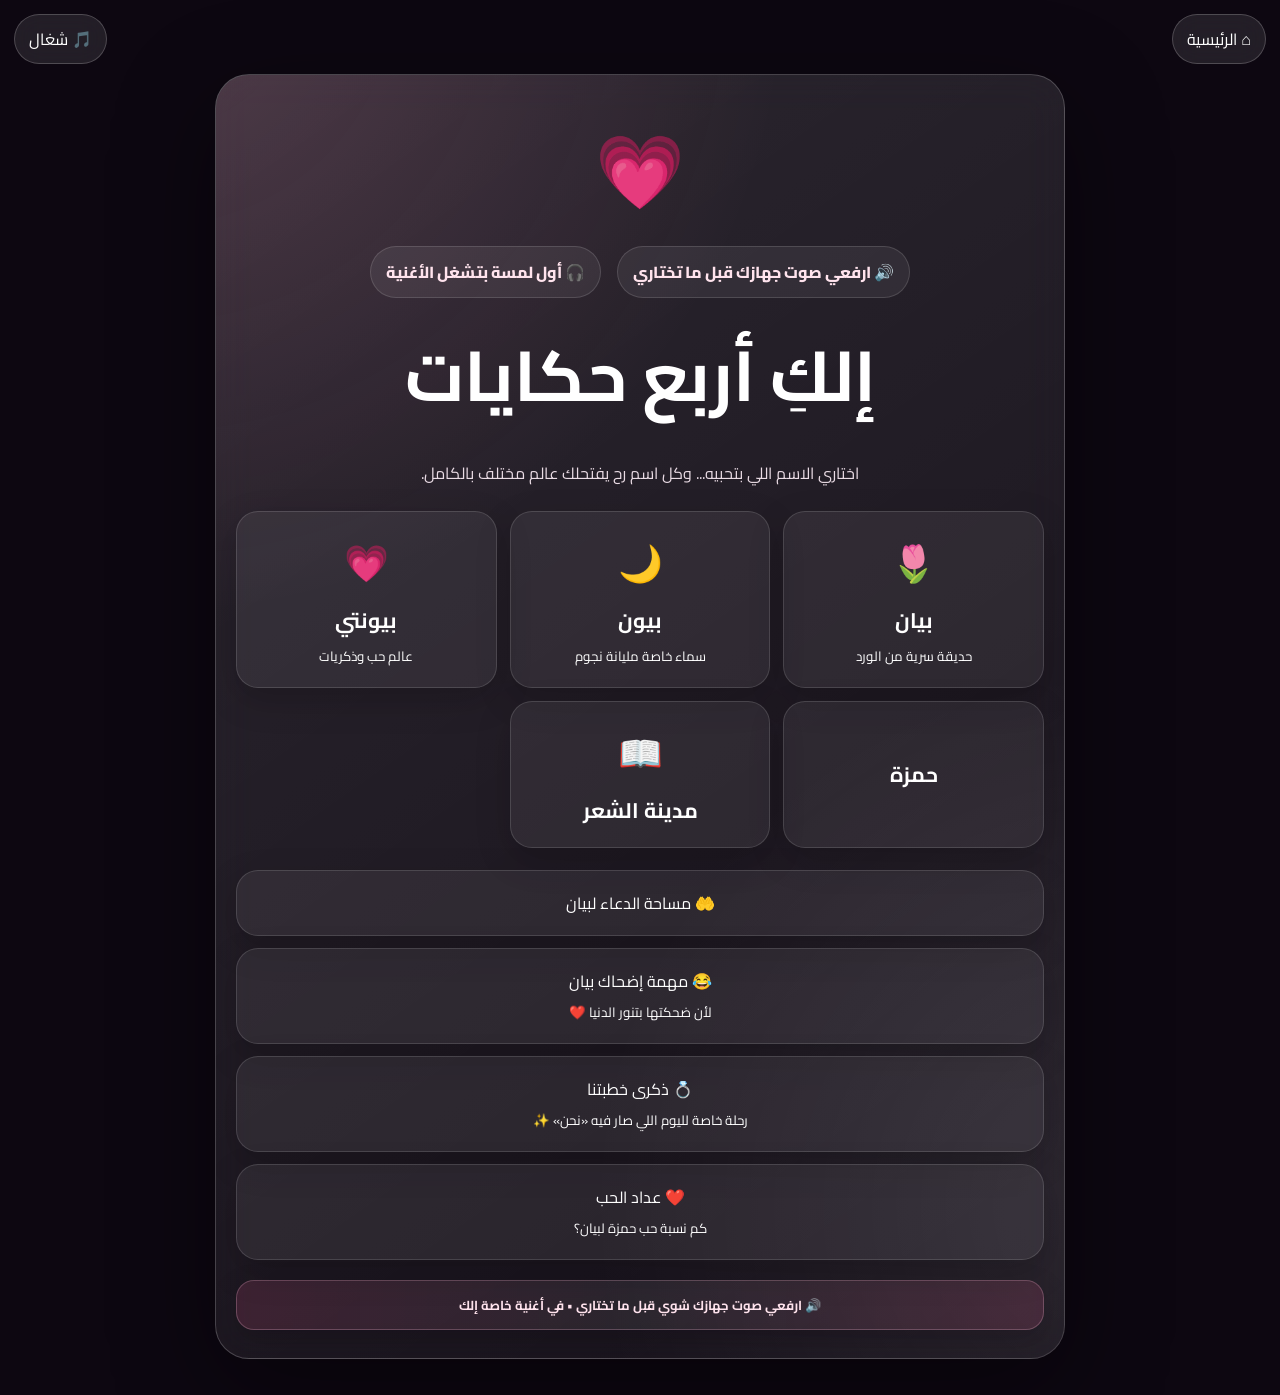
==== commit e1480665: "Remove happiness trend wording/button from Bayan home" ====
--- a/index.html
+++ b/index.html
@@ -1 +1 @@
-<!doctype html><html lang="ar" dir="rtl"><head><meta charset="utf-8"><meta name="viewport" content="width=device-width,initial-scale=1,viewport-fit=cover"><meta name="theme-color" content="#160a18"><title>أربع حكايات ❤️</title><link rel="stylesheet" href="worlds.css?v=delivery30"><link rel="stylesheet" href="enhancement.css?v=delivery30"><link rel="stylesheet" href="hamza-audio.css?v=delivery30"><link rel="stylesheet" href="enhancement.css"><link rel="stylesheet" href="floating-love.css?v=2"></head><body><audio id="audio" loop preload="auto"></audio><button class="home" onclick="home()">⌂ الرئيسية</button><button class="music" id="music" onclick="toggleAudio()">🎵 شغال</button><section id="start" class="screen active"><div class="card"><div class="hero">💗</div><div class="notice">🔊 ارفعي صوت جهازك قبل ما تختاري</div><div class="notice">🎧 أول لمسة بتشغل الأغنية</div><h1>إلكِ أربع حكايات</h1><p>اختاري الاسم اللي بتحبيه... وكل اسم رح يفتحلك عالم مختلف بالكامل.</p><div class="choices"><button class="tile" onclick="pick('بيان','bayan')"><span>🌷</span><b>بيان</b><small>حديقة سرية من الورد</small></button><button class="tile" onclick="pick('بيون','byoun')"><span>🌙</span><b>بيون</b><small>سماء خاصة مليانة نجوم</small></button><button class="tile" onclick="pick('بيونتي','byonti')"><span>💗</span><b>بيونتي</b><small>عالم حب وذكريات</small></button><button class="tile" onclick="showHamza()"><b>حمزة</b></button></div><a class="tile" href="dua-space.html" style="display:block;text-decoration:none;margin-top:16px">🤲 مساحة الدعاء لبيان</a><a class="tile" href="laugh-mission.html" style="display:block;text-decoration:none;margin-top:12px">😂 مهمة إضحاك بيان<br><small>لأن ضحكتها بتنور الدنيا ❤️</small></a><a class="tile" href="anniversary.html" style="display:block;text-decoration:none;margin-top:12px">💍 ذكرى خطبتنا<br><small>رحلة خاصة لليوم اللي صار فيه «نحن» ✨</small></a><a class="tile" href="love-meter.html" style="display:block;text-decoration:none;margin-top:12px">❤️ عداد الحب<br><small>كم نسبة حب حمزة لبيان؟</small></a><a class="tile" href="happiness.html" style="display:block;text-decoration:none;margin-top:12px">💗 عداد سعادة بيان<br><small>قديش مبسوطة اليوم؟ سجّليها وشوفي الـTrend 📈</small></a></div></section><section id="bayan" class="screen"><div class="bg bayan"></div><div class="card"><div class="hero">🌷</div><h2>حديقة بيان السرية</h2><p>مش مجرد أزرار... الحديقة بتتغير مع كل لمسة.</p><div class="stage" id="bayanStage"></div><div id="bayanMsg" class="msg"></div><div class="tools"><button class="tile" onclick="garden()">🌿 فتشي بالحديقة</button><button class="tile" onclick="flowerGame()">🌱 ازرعي وردة</button><button class="tile" onclick="huntHearts()">❤️ صيد القلوب</button><button class="tile" onclick="bouquetGame()">💐 اصنعي باقة الورد</button><button class="tile" onclick="msg('bayanMsg','بيان، في أشياء حلوة ما بتنحكى... بس بتنحس 🌷❤️')">💌 افتحي سر صغير</button><button class="tile" onclick="openEnvelope()">✉️ رسالتك الخاصة</button><a class="tile" href="dua-space.html" style="display:block;text-decoration:none">🤲 مساحة الدعاء</a></div></div></section><section id="bayanLetter" class="screen"><div class="bg bayan"></div><div class="card letterCard"><button class="backWorld" onclick="go('bayan')">↩️ رجوع لحديقة بيان</button><div class="hero">💌</div><h2>رسالة لبيان</h2><p>اضغطي الظرف وافتحيه بهدوء ❤️</p><div class="envelope" onclick="this.classList.toggle('open')"><div class="envbody"></div><div class="paper"></div><div class="flap"></div><div class="seal">❤️</div></div></div></section><section id="byoun" class="screen"><div class="bg byoun"></div><div class="card"><div class="hero">🌙</div><h2>سماء بيون</h2><p>كل نجمة إلها مكان... وإذا اكتملت الكوكبة بتطلع المفاجأة.</p><div class="stage" id="byounStage"></div><div id="byounMsg" class="msg"></div><div class="tools"><button class="tile" onclick="constellation()">✨ كوّني الكوكبة</button><button class="tile" onclick="moon()">🌙 أسرار القمر</button><button class="tile" onclick="starCatch()">⭐ اصطادي النجوم</button><button class="tile" onclick="rain(['⭐','🌙','💙'],35)">🌌 مطر النجوم</button></div></div></section><section id="byonti" class="screen"><div class="bg byonti"></div><div class="card"><div class="hero">💗</div><h2>عالم بيونتي</h2><p>هون الحب مش كلام وبس... في مفاجآت وذكريات لازم تكتشفيها.</p><div class="stage" id="byontiStage"></div><div id="byontiMsg" class="msg"></div><div class="tools"><button class="tile" onclick="heartBeat()">💓 خلي القلب ينبض</button><button class="tile" onclick="msg('byontiMsg','كل ما أعد الأشياء الحلوة بحياتي... اسمك بينهم أول واحد ❤️')">🫶 ذكرى مخفية</button><button class="tile" onclick="rain(['❤️','💗','💖','💕'],45)">🌧️ مطر الحب</button></div></div></section><section id="hamzaPage" class="screen hamzaPage"><div class="card hamzaCard"><button class="backWorld" onclick="go('start')">↩️ رجوع</button><div class="hero">❤️</div><div class="hamzaText"><div>الاشي الوحيد الي بقلب حمزة هو انت</div><div>💚بحبك بيان💚</div><div>🩷بحبك بيون🩷</div><div>❤️بحبك بيونتي❤️</div></div></div></section><script src="worlds.js?v=delivery30"></script><script src="enhancement.js?v=delivery30"></script><script src="fixes.js?v=delivery30"></script><script src="final-fixes.js?v=delivery30"></script><script src="final-choice-fix.js?v=delivery30"></script><script src="hamza-audio.js?v=delivery30"></script><script src="orbit-controls.js?v=delivery30"></script><script src="poem-city.js?v=delivery30"></script><script src="enhancement.js"></script><script src="floating-love.js?v=2"></script></body></html>+<!doctype html><html lang="ar" dir="rtl"><head><meta charset="utf-8"><meta name="viewport" content="width=device-width,initial-scale=1,viewport-fit=cover"><meta name="theme-color" content="#160a18"><title>أربع حكايات ❤️</title><link rel="stylesheet" href="worlds.css?v=delivery30"><link rel="stylesheet" href="enhancement.css?v=delivery30"><link rel="stylesheet" href="hamza-audio.css?v=delivery30"><link rel="stylesheet" href="enhancement.css"><link rel="stylesheet" href="floating-love.css?v=2"></head><body><audio id="audio" loop preload="auto"></audio><button class="home" onclick="home()">⌂ الرئيسية</button><button class="music" id="music" onclick="toggleAudio()">🎵 شغال</button><section id="start" class="screen active"><div class="card"><div class="hero">💗</div><div class="notice">🔊 ارفعي صوت جهازك قبل ما تختاري</div><div class="notice">🎧 أول لمسة بتشغل الأغنية</div><h1>إلكِ أربع حكايات</h1><p>اختاري الاسم اللي بتحبيه... وكل اسم رح يفتحلك عالم مختلف بالكامل.</p><div class="choices"><button class="tile" onclick="pick('بيان','bayan')"><span>🌷</span><b>بيان</b><small>حديقة سرية من الورد</small></button><button class="tile" onclick="pick('بيون','byoun')"><span>🌙</span><b>بيون</b><small>سماء خاصة مليانة نجوم</small></button><button class="tile" onclick="pick('بيونتي','byonti')"><span>💗</span><b>بيونتي</b><small>عالم حب وذكريات</small></button><button class="tile" onclick="showHamza()"><b>حمزة</b></button></div><a class="tile" href="dua-space.html" style="display:block;text-decoration:none;margin-top:16px">🤲 مساحة الدعاء لبيان</a><a class="tile" href="laugh-mission.html" style="display:block;text-decoration:none;margin-top:12px">😂 مهمة إضحاك بيان<br><small>لأن ضحكتها بتنور الدنيا ❤️</small></a><a class="tile" href="anniversary.html" style="display:block;text-decoration:none;margin-top:12px">💍 ذكرى خطبتنا<br><small>رحلة خاصة لليوم اللي صار فيه «نحن» ✨</small></a><a class="tile" href="love-meter.html" style="display:block;text-decoration:none;margin-top:12px">❤️ عداد الحب<br><small>كم نسبة حب حمزة لبيان؟</small></a></div></section><section id="bayan" class="screen"><div class="bg bayan"></div><div class="card"><div class="hero">🌷</div><h2>حديقة بيان السرية</h2><p>مش مجرد أزرار... الحديقة بتتغير مع كل لمسة.</p><div class="stage" id="bayanStage"></div><div id="bayanMsg" class="msg"></div><div class="tools"><button class="tile" onclick="garden()">🌿 فتشي بالحديقة</button><button class="tile" onclick="flowerGame()">🌱 ازرعي وردة</button><button class="tile" onclick="huntHearts()">❤️ صيد القلوب</button><button class="tile" onclick="bouquetGame()">💐 اصنعي باقة الورد</button><button class="tile" onclick="msg('bayanMsg','بيان، في أشياء حلوة ما بتنحكى... بس بتنحس 🌷❤️')">💌 افتحي سر صغير</button><button class="tile" onclick="openEnvelope()">✉️ رسالتك الخاصة</button><a class="tile" href="dua-space.html" style="display:block;text-decoration:none">🤲 مساحة الدعاء</a></div></div></section><section id="bayanLetter" class="screen"><div class="bg bayan"></div><div class="card letterCard"><button class="backWorld" onclick="go('bayan')">↩️ رجوع لحديقة بيان</button><div class="hero">💌</div><h2>رسالة لبيان</h2><p>اضغطي الظرف وافتحيه بهدوء ❤️</p><div class="envelope" onclick="this.classList.toggle('open')"><div class="envbody"></div><div class="paper"></div><div class="flap"></div><div class="seal">❤️</div></div></div></section><section id="byoun" class="screen"><div class="bg byoun"></div><div class="card"><div class="hero">🌙</div><h2>سماء بيون</h2><p>كل نجمة إلها مكان... وإذا اكتملت الكوكبة بتطلع المفاجأة.</p><div class="stage" id="byounStage"></div><div id="byounMsg" class="msg"></div><div class="tools"><button class="tile" onclick="constellation()">✨ كوّني الكوكبة</button><button class="tile" onclick="moon()">🌙 أسرار القمر</button><button class="tile" onclick="starCatch()">⭐ اصطادي النجوم</button><button class="tile" onclick="rain(['⭐','🌙','💙'],35)">🌌 مطر النجوم</button></div></div></section><section id="byonti" class="screen"><div class="bg byonti"></div><div class="card"><div class="hero">💗</div><h2>عالم بيونتي</h2><p>هون الحب مش كلام وبس... في مفاجآت وذكريات لازم تكتشفيها.</p><div class="stage" id="byontiStage"></div><div id="byontiMsg" class="msg"></div><div class="tools"><button class="tile" onclick="heartBeat()">💓 خلي القلب ينبض</button><button class="tile" onclick="msg('byontiMsg','كل ما أعد الأشياء الحلوة بحياتي... اسمك بينهم أول واحد ❤️')">🫶 ذكرى مخفية</button><button class="tile" onclick="rain(['❤️','💗','💖','💕'],45)">🌧️ مطر الحب</button></div></div></section><section id="hamzaPage" class="screen hamzaPage"><div class="card hamzaCard"><button class="backWorld" onclick="go('start')">↩️ رجوع</button><div class="hero">❤️</div><div class="hamzaText"><div>الاشي الوحيد الي بقلب حمزة هو انت</div><div>💚بحبك بيان💚</div><div>🩷بحبك بيون🩷</div><div>❤️بحبك بيونتي❤️</div></div></div></section><script src="worlds.js?v=delivery30"></script><script src="enhancement.js?v=delivery30"></script><script src="fixes.js?v=delivery30"></script><script src="final-fixes.js?v=delivery30"></script><script src="final-choice-fix.js?v=delivery30"></script><script src="hamza-audio.js?v=delivery30"></script><script src="orbit-controls.js?v=delivery30"></script><script src="poem-city.js?v=delivery30"></script><script src="enhancement.js"></script><script src="floating-love.js?v=2"></script></body></html>
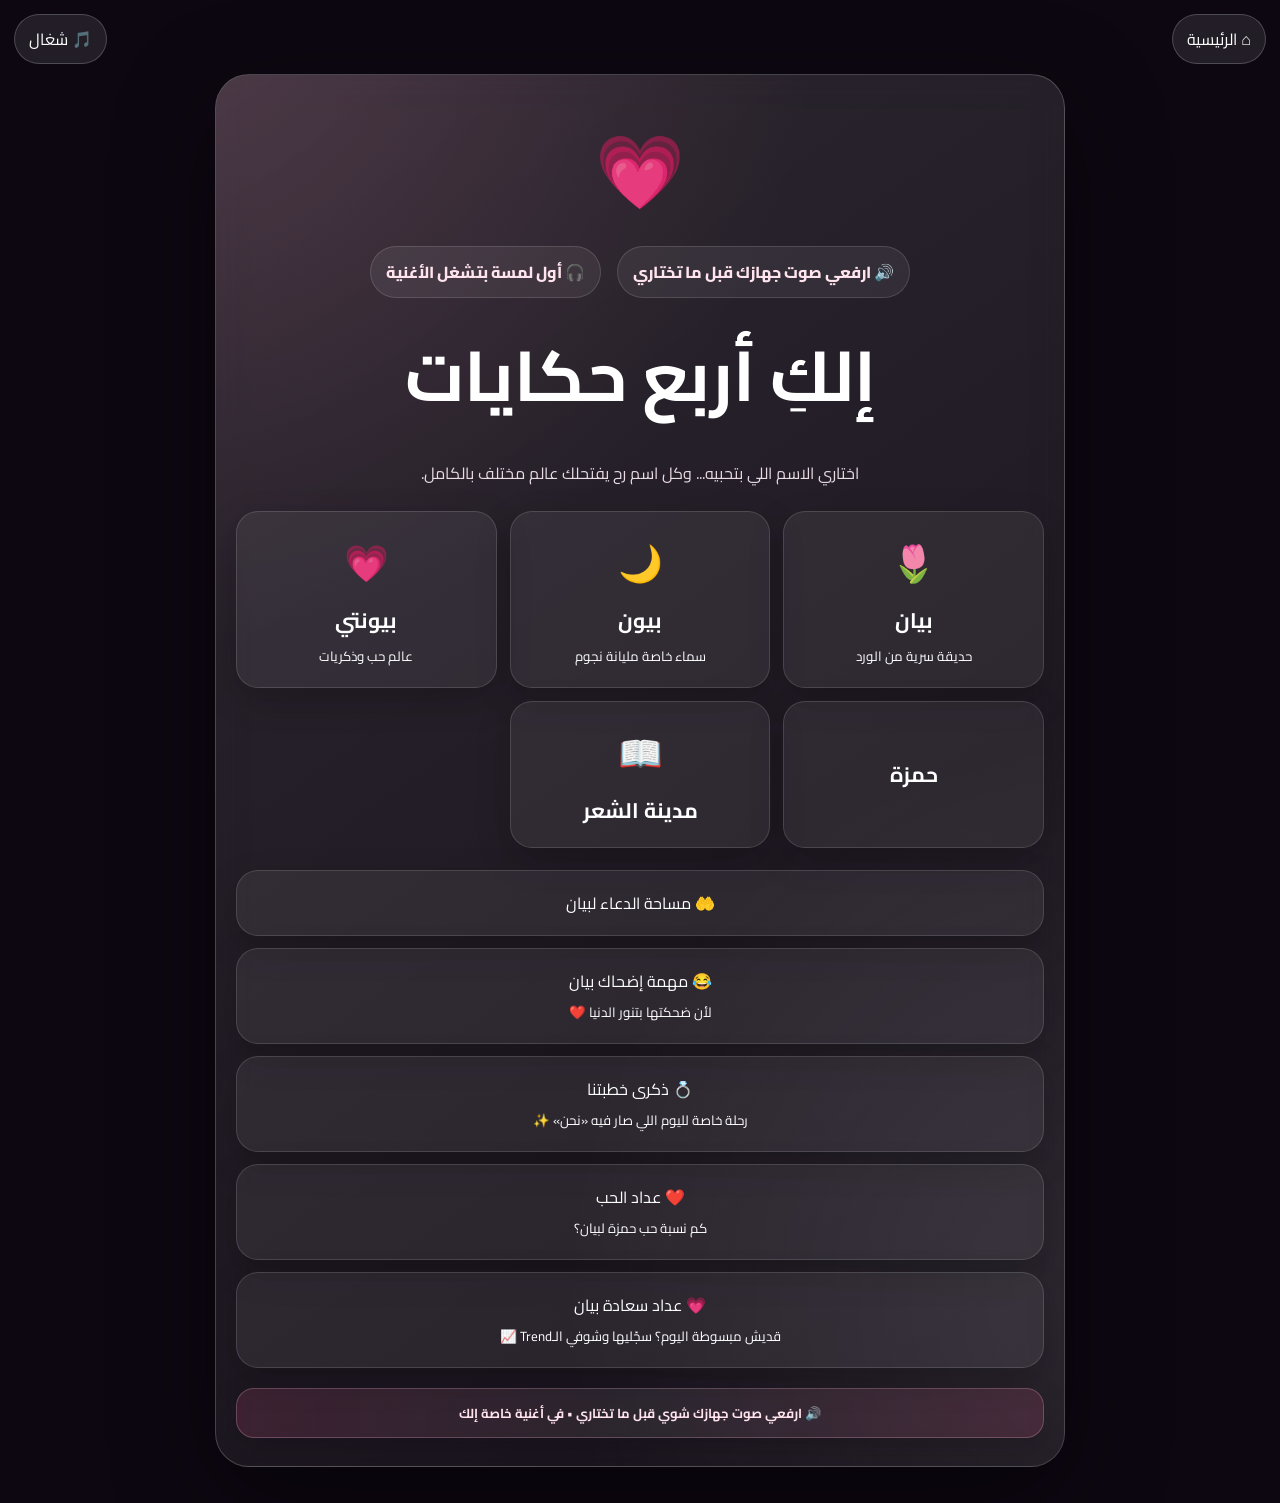
==== commit 7371f86a: "Restore Bayan happiness meter button" ====
--- a/index.html
+++ b/index.html
@@ -1 +1 @@
-<!doctype html><html lang="ar" dir="rtl"><head><meta charset="utf-8"><meta name="viewport" content="width=device-width,initial-scale=1,viewport-fit=cover"><meta name="theme-color" content="#160a18"><title>أربع حكايات ❤️</title><link rel="stylesheet" href="worlds.css?v=delivery30"><link rel="stylesheet" href="enhancement.css?v=delivery30"><link rel="stylesheet" href="hamza-audio.css?v=delivery30"><link rel="stylesheet" href="enhancement.css"><link rel="stylesheet" href="floating-love.css?v=2"></head><body><audio id="audio" loop preload="auto"></audio><button class="home" onclick="home()">⌂ الرئيسية</button><button class="music" id="music" onclick="toggleAudio()">🎵 شغال</button><section id="start" class="screen active"><div class="card"><div class="hero">💗</div><div class="notice">🔊 ارفعي صوت جهازك قبل ما تختاري</div><div class="notice">🎧 أول لمسة بتشغل الأغنية</div><h1>إلكِ أربع حكايات</h1><p>اختاري الاسم اللي بتحبيه... وكل اسم رح يفتحلك عالم مختلف بالكامل.</p><div class="choices"><button class="tile" onclick="pick('بيان','bayan')"><span>🌷</span><b>بيان</b><small>حديقة سرية من الورد</small></button><button class="tile" onclick="pick('بيون','byoun')"><span>🌙</span><b>بيون</b><small>سماء خاصة مليانة نجوم</small></button><button class="tile" onclick="pick('بيونتي','byonti')"><span>💗</span><b>بيونتي</b><small>عالم حب وذكريات</small></button><button class="tile" onclick="showHamza()"><b>حمزة</b></button></div><a class="tile" href="dua-space.html" style="display:block;text-decoration:none;margin-top:16px">🤲 مساحة الدعاء لبيان</a><a class="tile" href="laugh-mission.html" style="display:block;text-decoration:none;margin-top:12px">😂 مهمة إضحاك بيان<br><small>لأن ضحكتها بتنور الدنيا ❤️</small></a><a class="tile" href="anniversary.html" style="display:block;text-decoration:none;margin-top:12px">💍 ذكرى خطبتنا<br><small>رحلة خاصة لليوم اللي صار فيه «نحن» ✨</small></a><a class="tile" href="love-meter.html" style="display:block;text-decoration:none;margin-top:12px">❤️ عداد الحب<br><small>كم نسبة حب حمزة لبيان؟</small></a></div></section><section id="bayan" class="screen"><div class="bg bayan"></div><div class="card"><div class="hero">🌷</div><h2>حديقة بيان السرية</h2><p>مش مجرد أزرار... الحديقة بتتغير مع كل لمسة.</p><div class="stage" id="bayanStage"></div><div id="bayanMsg" class="msg"></div><div class="tools"><button class="tile" onclick="garden()">🌿 فتشي بالحديقة</button><button class="tile" onclick="flowerGame()">🌱 ازرعي وردة</button><button class="tile" onclick="huntHearts()">❤️ صيد القلوب</button><button class="tile" onclick="bouquetGame()">💐 اصنعي باقة الورد</button><button class="tile" onclick="msg('bayanMsg','بيان، في أشياء حلوة ما بتنحكى... بس بتنحس 🌷❤️')">💌 افتحي سر صغير</button><button class="tile" onclick="openEnvelope()">✉️ رسالتك الخاصة</button><a class="tile" href="dua-space.html" style="display:block;text-decoration:none">🤲 مساحة الدعاء</a></div></div></section><section id="bayanLetter" class="screen"><div class="bg bayan"></div><div class="card letterCard"><button class="backWorld" onclick="go('bayan')">↩️ رجوع لحديقة بيان</button><div class="hero">💌</div><h2>رسالة لبيان</h2><p>اضغطي الظرف وافتحيه بهدوء ❤️</p><div class="envelope" onclick="this.classList.toggle('open')"><div class="envbody"></div><div class="paper"></div><div class="flap"></div><div class="seal">❤️</div></div></div></section><section id="byoun" class="screen"><div class="bg byoun"></div><div class="card"><div class="hero">🌙</div><h2>سماء بيون</h2><p>كل نجمة إلها مكان... وإذا اكتملت الكوكبة بتطلع المفاجأة.</p><div class="stage" id="byounStage"></div><div id="byounMsg" class="msg"></div><div class="tools"><button class="tile" onclick="constellation()">✨ كوّني الكوكبة</button><button class="tile" onclick="moon()">🌙 أسرار القمر</button><button class="tile" onclick="starCatch()">⭐ اصطادي النجوم</button><button class="tile" onclick="rain(['⭐','🌙','💙'],35)">🌌 مطر النجوم</button></div></div></section><section id="byonti" class="screen"><div class="bg byonti"></div><div class="card"><div class="hero">💗</div><h2>عالم بيونتي</h2><p>هون الحب مش كلام وبس... في مفاجآت وذكريات لازم تكتشفيها.</p><div class="stage" id="byontiStage"></div><div id="byontiMsg" class="msg"></div><div class="tools"><button class="tile" onclick="heartBeat()">💓 خلي القلب ينبض</button><button class="tile" onclick="msg('byontiMsg','كل ما أعد الأشياء الحلوة بحياتي... اسمك بينهم أول واحد ❤️')">🫶 ذكرى مخفية</button><button class="tile" onclick="rain(['❤️','💗','💖','💕'],45)">🌧️ مطر الحب</button></div></div></section><section id="hamzaPage" class="screen hamzaPage"><div class="card hamzaCard"><button class="backWorld" onclick="go('start')">↩️ رجوع</button><div class="hero">❤️</div><div class="hamzaText"><div>الاشي الوحيد الي بقلب حمزة هو انت</div><div>💚بحبك بيان💚</div><div>🩷بحبك بيون🩷</div><div>❤️بحبك بيونتي❤️</div></div></div></section><script src="worlds.js?v=delivery30"></script><script src="enhancement.js?v=delivery30"></script><script src="fixes.js?v=delivery30"></script><script src="final-fixes.js?v=delivery30"></script><script src="final-choice-fix.js?v=delivery30"></script><script src="hamza-audio.js?v=delivery30"></script><script src="orbit-controls.js?v=delivery30"></script><script src="poem-city.js?v=delivery30"></script><script src="enhancement.js"></script><script src="floating-love.js?v=2"></script></body></html>+<!doctype html><html lang="ar" dir="rtl"><head><meta charset="utf-8"><meta name="viewport" content="width=device-width,initial-scale=1,viewport-fit=cover"><meta name="theme-color" content="#160a18"><title>أربع حكايات ❤️</title><link rel="stylesheet" href="worlds.css?v=delivery30"><link rel="stylesheet" href="enhancement.css?v=delivery30"><link rel="stylesheet" href="hamza-audio.css?v=delivery30"><link rel="stylesheet" href="enhancement.css"><link rel="stylesheet" href="floating-love.css?v=2"></head><body><audio id="audio" loop preload="auto"></audio><button class="home" onclick="home()">⌂ الرئيسية</button><button class="music" id="music" onclick="toggleAudio()">🎵 شغال</button><section id="start" class="screen active"><div class="card"><div class="hero">💗</div><div class="notice">🔊 ارفعي صوت جهازك قبل ما تختاري</div><div class="notice">🎧 أول لمسة بتشغل الأغنية</div><h1>إلكِ أربع حكايات</h1><p>اختاري الاسم اللي بتحبيه... وكل اسم رح يفتحلك عالم مختلف بالكامل.</p><div class="choices"><button class="tile" onclick="pick('بيان','bayan')"><span>🌷</span><b>بيان</b><small>حديقة سرية من الورد</small></button><button class="tile" onclick="pick('بيون','byoun')"><span>🌙</span><b>بيون</b><small>سماء خاصة مليانة نجوم</small></button><button class="tile" onclick="pick('بيونتي','byonti')"><span>💗</span><b>بيونتي</b><small>عالم حب وذكريات</small></button><button class="tile" onclick="showHamza()"><b>حمزة</b></button></div><a class="tile" href="dua-space.html" style="display:block;text-decoration:none;margin-top:16px">🤲 مساحة الدعاء لبيان</a><a class="tile" href="laugh-mission.html" style="display:block;text-decoration:none;margin-top:12px">😂 مهمة إضحاك بيان<br><small>لأن ضحكتها بتنور الدنيا ❤️</small></a><a class="tile" href="anniversary.html" style="display:block;text-decoration:none;margin-top:12px">💍 ذكرى خطبتنا<br><small>رحلة خاصة لليوم اللي صار فيه «نحن» ✨</small></a><a class="tile" href="love-meter.html" style="display:block;text-decoration:none;margin-top:12px">❤️ عداد الحب<br><small>كم نسبة حب حمزة لبيان؟</small></a><a class="tile" href="happiness.html" style="display:block;text-decoration:none;margin-top:12px">💗 عداد سعادة بيان<br><small>قديش مبسوطة اليوم؟ سجّليها وشوفي الـTrend 📈</small></a></div></section><section id="bayan" class="screen"><div class="bg bayan"></div><div class="card"><div class="hero">🌷</div><h2>حديقة بيان السرية</h2><p>مش مجرد أزرار... الحديقة بتتغير مع كل لمسة.</p><div class="stage" id="bayanStage"></div><div id="bayanMsg" class="msg"></div><div class="tools"><button class="tile" onclick="garden()">🌿 فتشي بالحديقة</button><button class="tile" onclick="flowerGame()">🌱 ازرعي وردة</button><button class="tile" onclick="huntHearts()">❤️ صيد القلوب</button><button class="tile" onclick="bouquetGame()">💐 اصنعي باقة الورد</button><button class="tile" onclick="msg('bayanMsg','بيان، في أشياء حلوة ما بتنحكى... بس بتنحس 🌷❤️')">💌 افتحي سر صغير</button><button class="tile" onclick="openEnvelope()">✉️ رسالتك الخاصة</button><a class="tile" href="dua-space.html" style="display:block;text-decoration:none">🤲 مساحة الدعاء</a></div></div></section><section id="bayanLetter" class="screen"><div class="bg bayan"></div><div class="card letterCard"><button class="backWorld" onclick="go('bayan')">↩️ رجوع لحديقة بيان</button><div class="hero">💌</div><h2>رسالة لبيان</h2><p>اضغطي الظرف وافتحيه بهدوء ❤️</p><div class="envelope" onclick="this.classList.toggle('open')"><div class="envbody"></div><div class="paper"></div><div class="flap"></div><div class="seal">❤️</div></div></div></section><section id="byoun" class="screen"><div class="bg byoun"></div><div class="card"><div class="hero">🌙</div><h2>سماء بيون</h2><p>كل نجمة إلها مكان... وإذا اكتملت الكوكبة بتطلع المفاجأة.</p><div class="stage" id="byounStage"></div><div id="byounMsg" class="msg"></div><div class="tools"><button class="tile" onclick="constellation()">✨ كوّني الكوكبة</button><button class="tile" onclick="moon()">🌙 أسرار القمر</button><button class="tile" onclick="starCatch()">⭐ اصطادي النجوم</button><button class="tile" onclick="rain(['⭐','🌙','💙'],35)">🌌 مطر النجوم</button></div></div></section><section id="byonti" class="screen"><div class="bg byonti"></div><div class="card"><div class="hero">💗</div><h2>عالم بيونتي</h2><p>هون الحب مش كلام وبس... في مفاجآت وذكريات لازم تكتشفيها.</p><div class="stage" id="byontiStage"></div><div id="byontiMsg" class="msg"></div><div class="tools"><button class="tile" onclick="heartBeat()">💓 خلي القلب ينبض</button><button class="tile" onclick="msg('byontiMsg','كل ما أعد الأشياء الحلوة بحياتي... اسمك بينهم أول واحد ❤️')">🫶 ذكرى مخفية</button><button class="tile" onclick="rain(['❤️','💗','💖','💕'],45)">🌧️ مطر الحب</button></div></div></section><section id="hamzaPage" class="screen hamzaPage"><div class="card hamzaCard"><button class="backWorld" onclick="go('start')">↩️ رجوع</button><div class="hero">❤️</div><div class="hamzaText"><div>الاشي الوحيد الي بقلب حمزة هو انت</div><div>💚بحبك بيان💚</div><div>🩷بحبك بيون🩷</div><div>❤️بحبك بيونتي❤️</div></div></div></section><script src="worlds.js?v=delivery30"></script><script src="enhancement.js?v=delivery30"></script><script src="fixes.js?v=delivery30"></script><script src="final-fixes.js?v=delivery30"></script><script src="final-choice-fix.js?v=delivery30"></script><script src="hamza-audio.js?v=delivery30"></script><script src="orbit-controls.js?v=delivery30"></script><script src="poem-city.js?v=delivery30"></script><script src="enhancement.js"></script><script src="floating-love.js?v=2"></script></body></html>
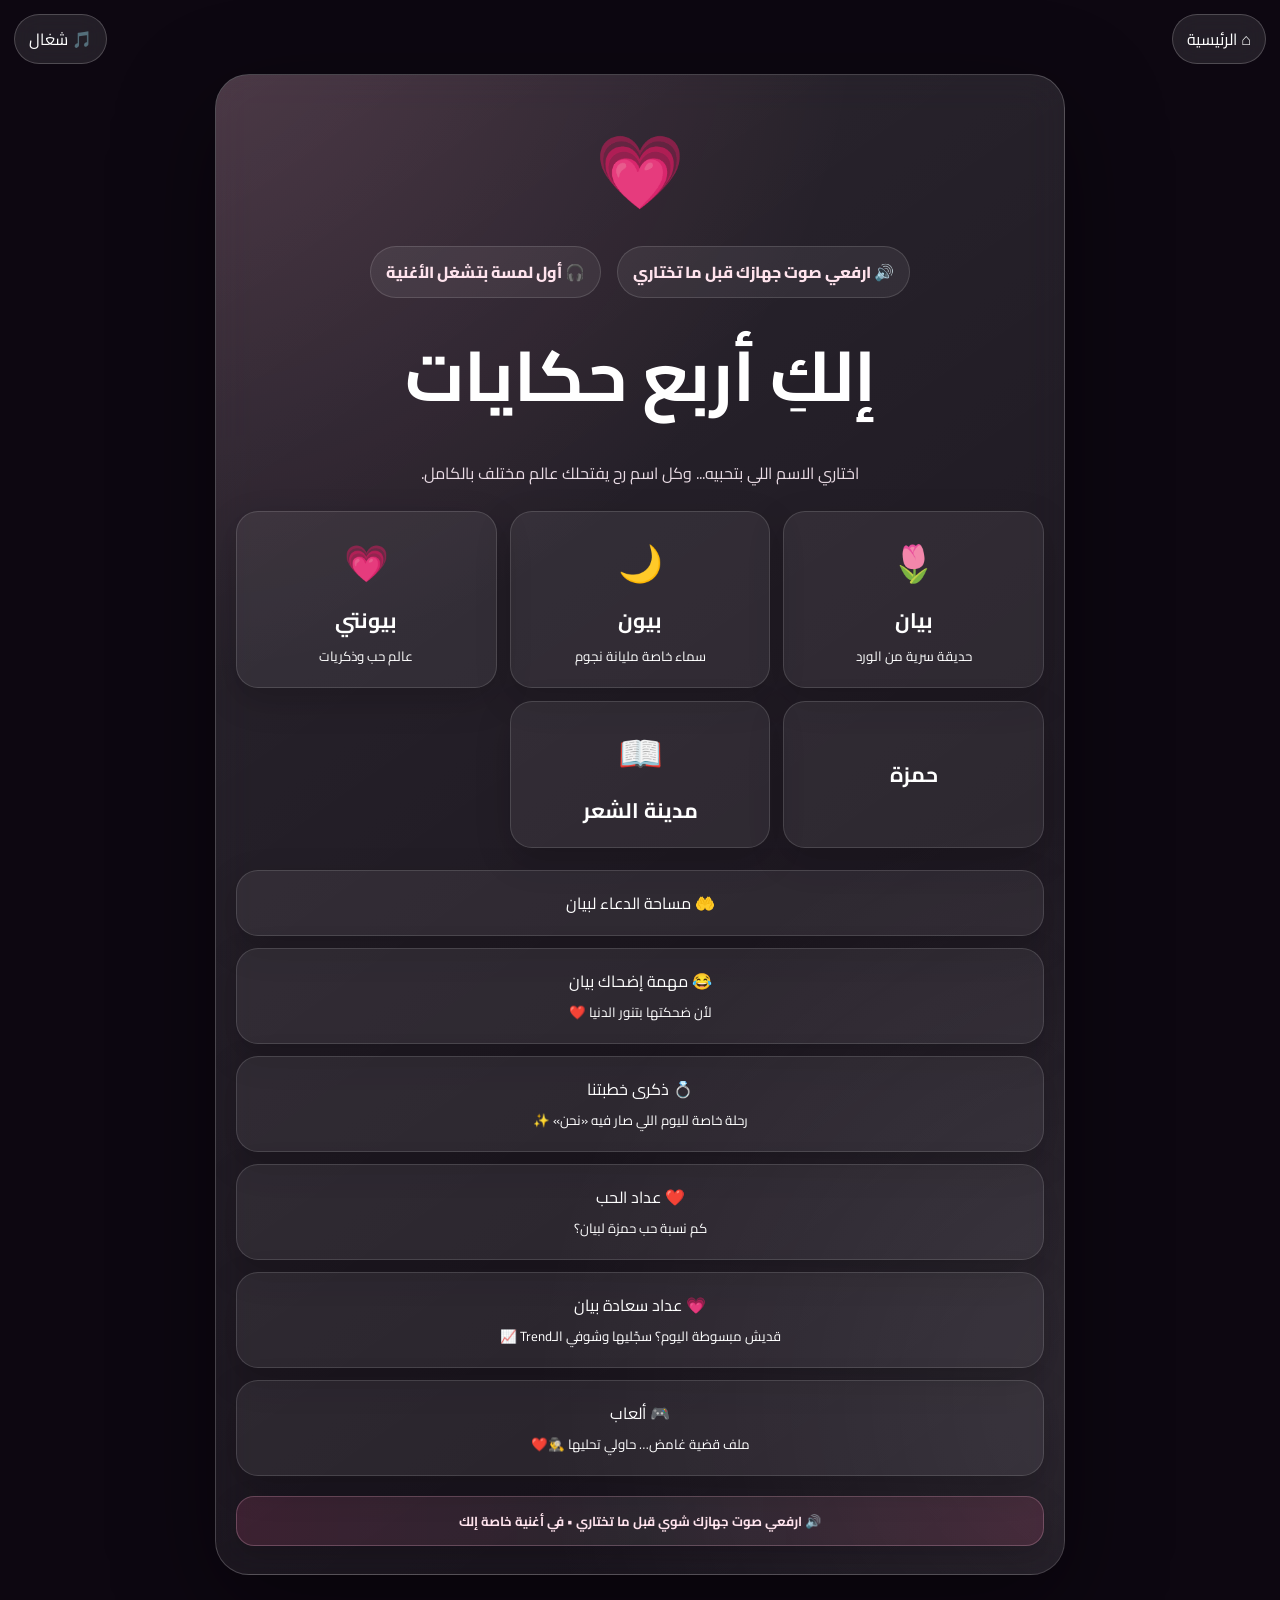
==== commit f7787f1a: "Add mystery games button to Bayan site" ====
--- a/index.html
+++ b/index.html
@@ -1 +1 @@
-<!doctype html><html lang="ar" dir="rtl"><head><meta charset="utf-8"><meta name="viewport" content="width=device-width,initial-scale=1,viewport-fit=cover"><meta name="theme-color" content="#160a18"><title>أربع حكايات ❤️</title><link rel="stylesheet" href="worlds.css?v=delivery30"><link rel="stylesheet" href="enhancement.css?v=delivery30"><link rel="stylesheet" href="hamza-audio.css?v=delivery30"><link rel="stylesheet" href="enhancement.css"><link rel="stylesheet" href="floating-love.css?v=2"></head><body><audio id="audio" loop preload="auto"></audio><button class="home" onclick="home()">⌂ الرئيسية</button><button class="music" id="music" onclick="toggleAudio()">🎵 شغال</button><section id="start" class="screen active"><div class="card"><div class="hero">💗</div><div class="notice">🔊 ارفعي صوت جهازك قبل ما تختاري</div><div class="notice">🎧 أول لمسة بتشغل الأغنية</div><h1>إلكِ أربع حكايات</h1><p>اختاري الاسم اللي بتحبيه... وكل اسم رح يفتحلك عالم مختلف بالكامل.</p><div class="choices"><button class="tile" onclick="pick('بيان','bayan')"><span>🌷</span><b>بيان</b><small>حديقة سرية من الورد</small></button><button class="tile" onclick="pick('بيون','byoun')"><span>🌙</span><b>بيون</b><small>سماء خاصة مليانة نجوم</small></button><button class="tile" onclick="pick('بيونتي','byonti')"><span>💗</span><b>بيونتي</b><small>عالم حب وذكريات</small></button><button class="tile" onclick="showHamza()"><b>حمزة</b></button></div><a class="tile" href="dua-space.html" style="display:block;text-decoration:none;margin-top:16px">🤲 مساحة الدعاء لبيان</a><a class="tile" href="laugh-mission.html" style="display:block;text-decoration:none;margin-top:12px">😂 مهمة إضحاك بيان<br><small>لأن ضحكتها بتنور الدنيا ❤️</small></a><a class="tile" href="anniversary.html" style="display:block;text-decoration:none;margin-top:12px">💍 ذكرى خطبتنا<br><small>رحلة خاصة لليوم اللي صار فيه «نحن» ✨</small></a><a class="tile" href="love-meter.html" style="display:block;text-decoration:none;margin-top:12px">❤️ عداد الحب<br><small>كم نسبة حب حمزة لبيان؟</small></a><a class="tile" href="happiness.html" style="display:block;text-decoration:none;margin-top:12px">💗 عداد سعادة بيان<br><small>قديش مبسوطة اليوم؟ سجّليها وشوفي الـTrend 📈</small></a></div></section><section id="bayan" class="screen"><div class="bg bayan"></div><div class="card"><div class="hero">🌷</div><h2>حديقة بيان السرية</h2><p>مش مجرد أزرار... الحديقة بتتغير مع كل لمسة.</p><div class="stage" id="bayanStage"></div><div id="bayanMsg" class="msg"></div><div class="tools"><button class="tile" onclick="garden()">🌿 فتشي بالحديقة</button><button class="tile" onclick="flowerGame()">🌱 ازرعي وردة</button><button class="tile" onclick="huntHearts()">❤️ صيد القلوب</button><button class="tile" onclick="bouquetGame()">💐 اصنعي باقة الورد</button><button class="tile" onclick="msg('bayanMsg','بيان، في أشياء حلوة ما بتنحكى... بس بتنحس 🌷❤️')">💌 افتحي سر صغير</button><button class="tile" onclick="openEnvelope()">✉️ رسالتك الخاصة</button><a class="tile" href="dua-space.html" style="display:block;text-decoration:none">🤲 مساحة الدعاء</a></div></div></section><section id="bayanLetter" class="screen"><div class="bg bayan"></div><div class="card letterCard"><button class="backWorld" onclick="go('bayan')">↩️ رجوع لحديقة بيان</button><div class="hero">💌</div><h2>رسالة لبيان</h2><p>اضغطي الظرف وافتحيه بهدوء ❤️</p><div class="envelope" onclick="this.classList.toggle('open')"><div class="envbody"></div><div class="paper"></div><div class="flap"></div><div class="seal">❤️</div></div></div></section><section id="byoun" class="screen"><div class="bg byoun"></div><div class="card"><div class="hero">🌙</div><h2>سماء بيون</h2><p>كل نجمة إلها مكان... وإذا اكتملت الكوكبة بتطلع المفاجأة.</p><div class="stage" id="byounStage"></div><div id="byounMsg" class="msg"></div><div class="tools"><button class="tile" onclick="constellation()">✨ كوّني الكوكبة</button><button class="tile" onclick="moon()">🌙 أسرار القمر</button><button class="tile" onclick="starCatch()">⭐ اصطادي النجوم</button><button class="tile" onclick="rain(['⭐','🌙','💙'],35)">🌌 مطر النجوم</button></div></div></section><section id="byonti" class="screen"><div class="bg byonti"></div><div class="card"><div class="hero">💗</div><h2>عالم بيونتي</h2><p>هون الحب مش كلام وبس... في مفاجآت وذكريات لازم تكتشفيها.</p><div class="stage" id="byontiStage"></div><div id="byontiMsg" class="msg"></div><div class="tools"><button class="tile" onclick="heartBeat()">💓 خلي القلب ينبض</button><button class="tile" onclick="msg('byontiMsg','كل ما أعد الأشياء الحلوة بحياتي... اسمك بينهم أول واحد ❤️')">🫶 ذكرى مخفية</button><button class="tile" onclick="rain(['❤️','💗','💖','💕'],45)">🌧️ مطر الحب</button></div></div></section><section id="hamzaPage" class="screen hamzaPage"><div class="card hamzaCard"><button class="backWorld" onclick="go('start')">↩️ رجوع</button><div class="hero">❤️</div><div class="hamzaText"><div>الاشي الوحيد الي بقلب حمزة هو انت</div><div>💚بحبك بيان💚</div><div>🩷بحبك بيون🩷</div><div>❤️بحبك بيونتي❤️</div></div></div></section><script src="worlds.js?v=delivery30"></script><script src="enhancement.js?v=delivery30"></script><script src="fixes.js?v=delivery30"></script><script src="final-fixes.js?v=delivery30"></script><script src="final-choice-fix.js?v=delivery30"></script><script src="hamza-audio.js?v=delivery30"></script><script src="orbit-controls.js?v=delivery30"></script><script src="poem-city.js?v=delivery30"></script><script src="enhancement.js"></script><script src="floating-love.js?v=2"></script></body></html>+<!doctype html><html lang="ar" dir="rtl"><head><meta charset="utf-8"><meta name="viewport" content="width=device-width,initial-scale=1,viewport-fit=cover"><meta name="theme-color" content="#160a18"><title>أربع حكايات ❤️</title><link rel="stylesheet" href="worlds.css?v=delivery30"><link rel="stylesheet" href="enhancement.css?v=delivery30"><link rel="stylesheet" href="hamza-audio.css?v=delivery30"><link rel="stylesheet" href="enhancement.css"><link rel="stylesheet" href="floating-love.css?v=2"></head><body><audio id="audio" loop preload="auto"></audio><button class="home" onclick="home()">⌂ الرئيسية</button><button class="music" id="music" onclick="toggleAudio()">🎵 شغال</button><section id="start" class="screen active"><div class="card"><div class="hero">💗</div><div class="notice">🔊 ارفعي صوت جهازك قبل ما تختاري</div><div class="notice">🎧 أول لمسة بتشغل الأغنية</div><h1>إلكِ أربع حكايات</h1><p>اختاري الاسم اللي بتحبيه... وكل اسم رح يفتحلك عالم مختلف بالكامل.</p><div class="choices"><button class="tile" onclick="pick('بيان','bayan')"><span>🌷</span><b>بيان</b><small>حديقة سرية من الورد</small></button><button class="tile" onclick="pick('بيون','byoun')"><span>🌙</span><b>بيون</b><small>سماء خاصة مليانة نجوم</small></button><button class="tile" onclick="pick('بيونتي','byonti')"><span>💗</span><b>بيونتي</b><small>عالم حب وذكريات</small></button><button class="tile" onclick="showHamza()"><b>حمزة</b></button></div><a class="tile" href="dua-space.html" style="display:block;text-decoration:none;margin-top:16px">🤲 مساحة الدعاء لبيان</a><a class="tile" href="laugh-mission.html" style="display:block;text-decoration:none;margin-top:12px">😂 مهمة إضحاك بيان<br><small>لأن ضحكتها بتنور الدنيا ❤️</small></a><a class="tile" href="anniversary.html" style="display:block;text-decoration:none;margin-top:12px">💍 ذكرى خطبتنا<br><small>رحلة خاصة لليوم اللي صار فيه «نحن» ✨</small></a><a class="tile" href="love-meter.html" style="display:block;text-decoration:none;margin-top:12px">❤️ عداد الحب<br><small>كم نسبة حب حمزة لبيان؟</small></a><a class="tile" href="happiness-v2.html?v=fix1" style="display:block;text-decoration:none;margin-top:12px">💗 عداد سعادة بيان<br><small>قديش مبسوطة اليوم؟ سجّليها وشوفي الـTrend 📈</small></a><a class="tile" href="games.html" style="display:block;text-decoration:none;margin-top:12px">🎮 ألعاب<br><small>ملف قضية غامض… حاولي تحليها 🕵️‍♂️❤️</small></a></div></section><section id="bayan" class="screen"><div class="bg bayan"></div><div class="card"><div class="hero">🌷</div><h2>حديقة بيان السرية</h2><p>مش مجرد أزرار... الحديقة بتتغير مع كل لمسة.</p><div class="stage" id="bayanStage"></div><div id="bayanMsg" class="msg"></div><div class="tools"><button class="tile" onclick="garden()">🌿 فتشي بالحديقة</button><button class="tile" onclick="flowerGame()">🌱 ازرعي وردة</button><button class="tile" onclick="huntHearts()">❤️ صيد القلوب</button><button class="tile" onclick="bouquetGame()">💐 اصنعي باقة الورد</button><button class="tile" onclick="msg('bayanMsg','بيان، في أشياء حلوة ما بتنحكى... بس بتنحس 🌷❤️')">💌 افتحي سر صغير</button><button class="tile" onclick="openEnvelope()">✉️ رسالتك الخاصة</button><a class="tile" href="dua-space.html" style="display:block;text-decoration:none">🤲 مساحة الدعاء</a></div></div></section><section id="bayanLetter" class="screen"><div class="bg bayan"></div><div class="card letterCard"><button class="backWorld" onclick="go('bayan')">↩️ رجوع لحديقة بيان</button><div class="hero">💌</div><h2>رسالة لبيان</h2><p>اضغطي الظرف وافتحيه بهدوء ❤️</p><div class="envelope" onclick="this.classList.toggle('open')"><div class="envbody"></div><div class="paper"></div><div class="flap"></div><div class="seal">❤️</div></div></div></section><section id="byoun" class="screen"><div class="bg byoun"></div><div class="card"><div class="hero">🌙</div><h2>سماء بيون</h2><p>كل نجمة إلها مكان... وإذا اكتملت الكوكبة بتطلع المفاجأة.</p><div class="stage" id="byounStage"></div><div id="byounMsg" class="msg"></div><div class="tools"><button class="tile" onclick="constellation()">✨ كوّني الكوكبة</button><button class="tile" onclick="moon()">🌙 أسرار القمر</button><button class="tile" onclick="starCatch()">⭐ اصطادي النجوم</button><button class="tile" onclick="rain(['⭐','🌙','💙'],35)">🌌 مطر النجوم</button></div></div></section><section id="byonti" class="screen"><div class="bg byonti"></div><div class="card"><div class="hero">💗</div><h2>عالم بيونتي</h2><p>هون الحب مش كلام وبس... في مفاجآت وذكريات لازم تكتشفيها.</p><div class="stage" id="byontiStage"></div><div id="byontiMsg" class="msg"></div><div class="tools"><button class="tile" onclick="heartBeat()">💓 خلي القلب ينبض</button><button class="tile" onclick="msg('byontiMsg','كل ما أعد الأشياء الحلوة بحياتي... اسمك بينهم أول واحد ❤️')">🫶 ذكرى مخفية</button><button class="tile" onclick="rain(['❤️','💗','💖','💕'],45)">🌧️ مطر الحب</button></div></div></section><section id="hamzaPage" class="screen hamzaPage"><div class="card hamzaCard"><button class="backWorld" onclick="go('start')">↩️ رجوع</button><div class="hero">❤️</div><div class="hamzaText"><div>الاشي الوحيد الي بقلب حمزة هو انت</div><div>💚بحبك بيان💚</div><div>🩷بحبك بيون🩷</div><div>❤️بحبك بيونتي❤️</div></div></div></section><script src="worlds.js?v=delivery30"></script><script src="enhancement.js?v=delivery30"></script><script src="fixes.js?v=delivery30"></script><script src="final-fixes.js?v=delivery30"></script><script src="final-choice-fix.js?v=delivery30"></script><script src="hamza-audio.js?v=delivery30"></script><script src="orbit-controls.js?v=delivery30"></script><script src="poem-city.js?v=delivery30"></script><script src="enhancement.js"></script><script src="floating-love.js?v=2"></script></body></html>
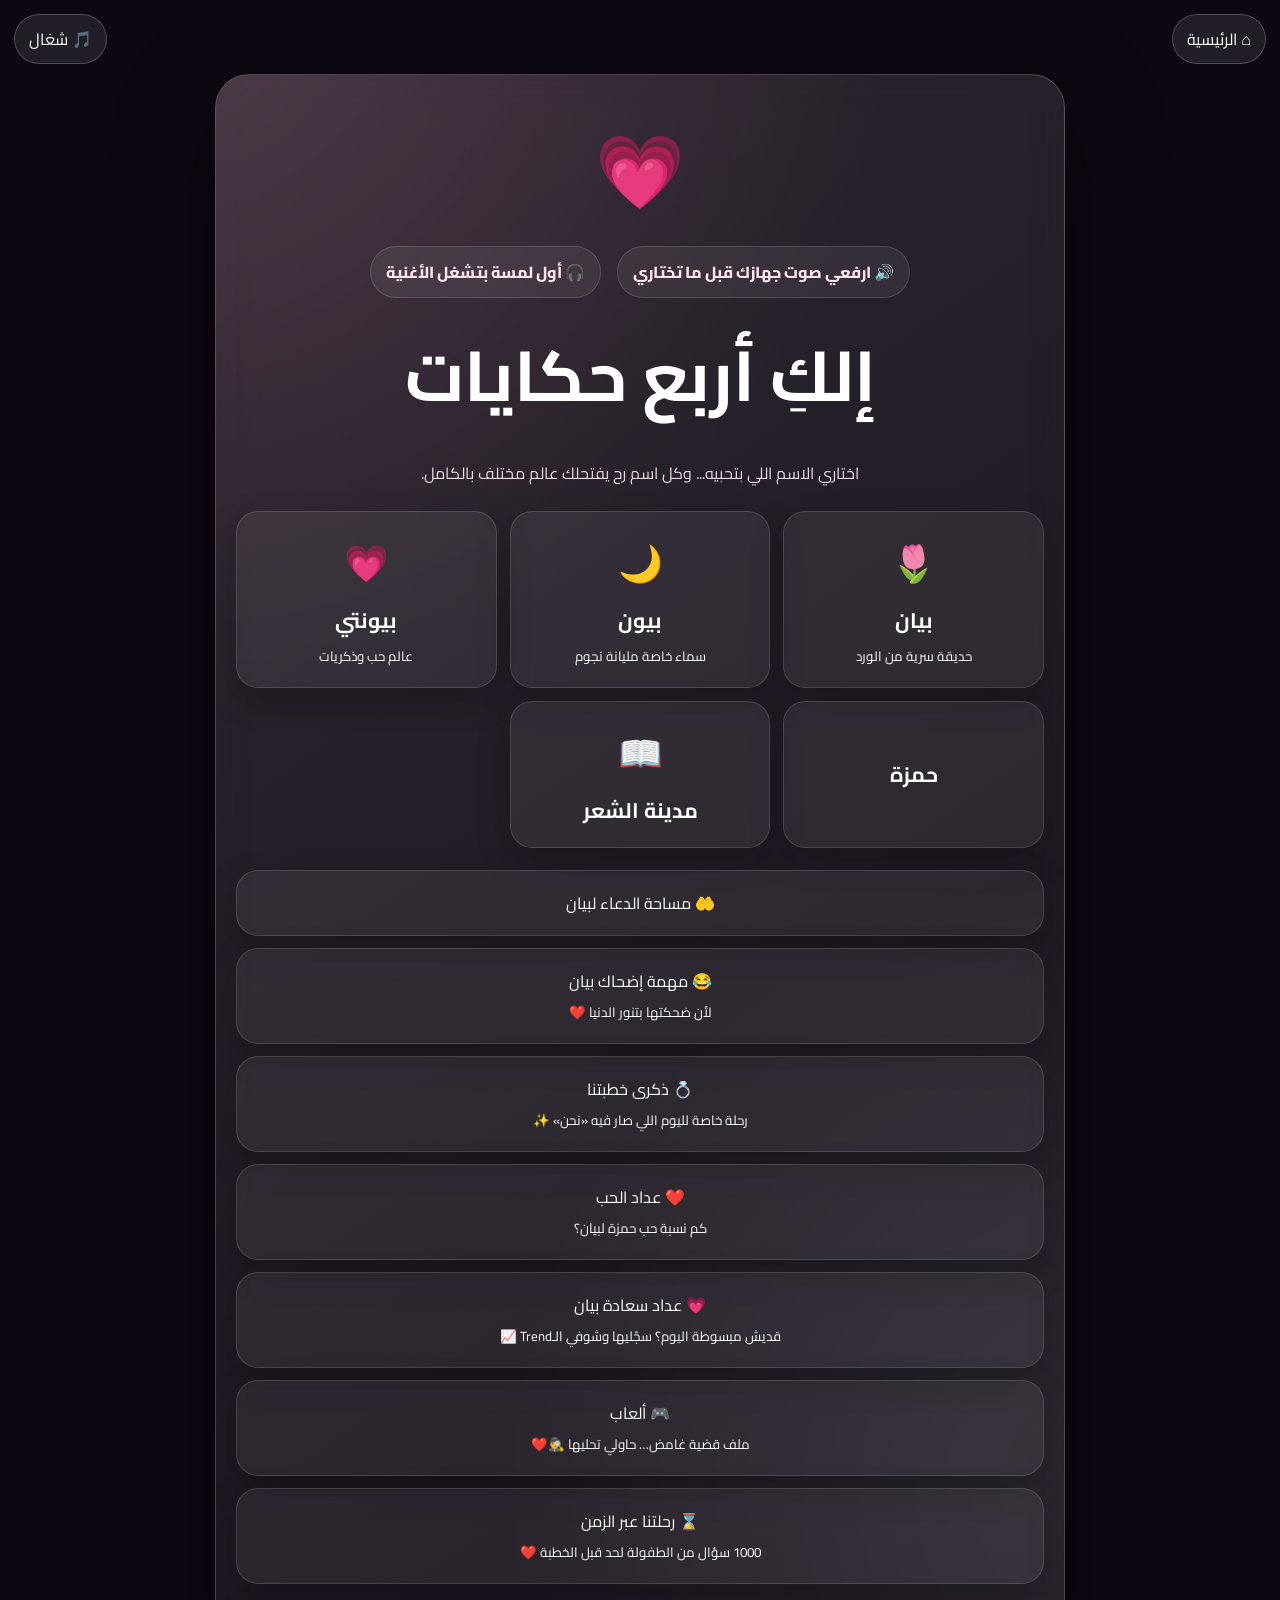
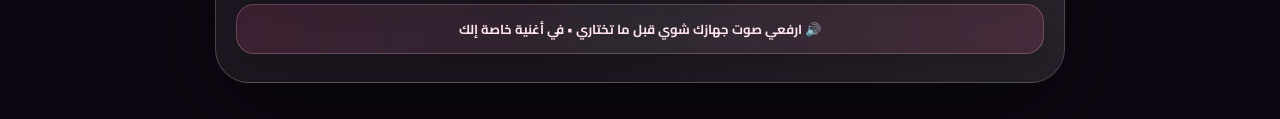
==== commit 14335a71: "Add time machine game link" ====
--- a/index.html
+++ b/index.html
@@ -1 +1 @@
-<!doctype html><html lang="ar" dir="rtl"><head><meta charset="utf-8"><meta name="viewport" content="width=device-width,initial-scale=1,viewport-fit=cover"><meta name="theme-color" content="#160a18"><title>أربع حكايات ❤️</title><link rel="stylesheet" href="worlds.css?v=delivery30"><link rel="stylesheet" href="enhancement.css?v=delivery30"><link rel="stylesheet" href="hamza-audio.css?v=delivery30"><link rel="stylesheet" href="enhancement.css"><link rel="stylesheet" href="floating-love.css?v=2"></head><body><audio id="audio" loop preload="auto"></audio><button class="home" onclick="home()">⌂ الرئيسية</button><button class="music" id="music" onclick="toggleAudio()">🎵 شغال</button><section id="start" class="screen active"><div class="card"><div class="hero">💗</div><div class="notice">🔊 ارفعي صوت جهازك قبل ما تختاري</div><div class="notice">🎧 أول لمسة بتشغل الأغنية</div><h1>إلكِ أربع حكايات</h1><p>اختاري الاسم اللي بتحبيه... وكل اسم رح يفتحلك عالم مختلف بالكامل.</p><div class="choices"><button class="tile" onclick="pick('بيان','bayan')"><span>🌷</span><b>بيان</b><small>حديقة سرية من الورد</small></button><button class="tile" onclick="pick('بيون','byoun')"><span>🌙</span><b>بيون</b><small>سماء خاصة مليانة نجوم</small></button><button class="tile" onclick="pick('بيونتي','byonti')"><span>💗</span><b>بيونتي</b><small>عالم حب وذكريات</small></button><button class="tile" onclick="showHamza()"><b>حمزة</b></button></div><a class="tile" href="dua-space.html" style="display:block;text-decoration:none;margin-top:16px">🤲 مساحة الدعاء لبيان</a><a class="tile" href="laugh-mission.html" style="display:block;text-decoration:none;margin-top:12px">😂 مهمة إضحاك بيان<br><small>لأن ضحكتها بتنور الدنيا ❤️</small></a><a class="tile" href="anniversary.html" style="display:block;text-decoration:none;margin-top:12px">💍 ذكرى خطبتنا<br><small>رحلة خاصة لليوم اللي صار فيه «نحن» ✨</small></a><a class="tile" href="love-meter.html" style="display:block;text-decoration:none;margin-top:12px">❤️ عداد الحب<br><small>كم نسبة حب حمزة لبيان؟</small></a><a class="tile" href="happiness-v2.html?v=fix1" style="display:block;text-decoration:none;margin-top:12px">💗 عداد سعادة بيان<br><small>قديش مبسوطة اليوم؟ سجّليها وشوفي الـTrend 📈</small></a><a class="tile" href="games.html" style="display:block;text-decoration:none;margin-top:12px">🎮 ألعاب<br><small>ملف قضية غامض… حاولي تحليها 🕵️‍♂️❤️</small></a></div></section><section id="bayan" class="screen"><div class="bg bayan"></div><div class="card"><div class="hero">🌷</div><h2>حديقة بيان السرية</h2><p>مش مجرد أزرار... الحديقة بتتغير مع كل لمسة.</p><div class="stage" id="bayanStage"></div><div id="bayanMsg" class="msg"></div><div class="tools"><button class="tile" onclick="garden()">🌿 فتشي بالحديقة</button><button class="tile" onclick="flowerGame()">🌱 ازرعي وردة</button><button class="tile" onclick="huntHearts()">❤️ صيد القلوب</button><button class="tile" onclick="bouquetGame()">💐 اصنعي باقة الورد</button><button class="tile" onclick="msg('bayanMsg','بيان، في أشياء حلوة ما بتنحكى... بس بتنحس 🌷❤️')">💌 افتحي سر صغير</button><button class="tile" onclick="openEnvelope()">✉️ رسالتك الخاصة</button><a class="tile" href="dua-space.html" style="display:block;text-decoration:none">🤲 مساحة الدعاء</a></div></div></section><section id="bayanLetter" class="screen"><div class="bg bayan"></div><div class="card letterCard"><button class="backWorld" onclick="go('bayan')">↩️ رجوع لحديقة بيان</button><div class="hero">💌</div><h2>رسالة لبيان</h2><p>اضغطي الظرف وافتحيه بهدوء ❤️</p><div class="envelope" onclick="this.classList.toggle('open')"><div class="envbody"></div><div class="paper"></div><div class="flap"></div><div class="seal">❤️</div></div></div></section><section id="byoun" class="screen"><div class="bg byoun"></div><div class="card"><div class="hero">🌙</div><h2>سماء بيون</h2><p>كل نجمة إلها مكان... وإذا اكتملت الكوكبة بتطلع المفاجأة.</p><div class="stage" id="byounStage"></div><div id="byounMsg" class="msg"></div><div class="tools"><button class="tile" onclick="constellation()">✨ كوّني الكوكبة</button><button class="tile" onclick="moon()">🌙 أسرار القمر</button><button class="tile" onclick="starCatch()">⭐ اصطادي النجوم</button><button class="tile" onclick="rain(['⭐','🌙','💙'],35)">🌌 مطر النجوم</button></div></div></section><section id="byonti" class="screen"><div class="bg byonti"></div><div class="card"><div class="hero">💗</div><h2>عالم بيونتي</h2><p>هون الحب مش كلام وبس... في مفاجآت وذكريات لازم تكتشفيها.</p><div class="stage" id="byontiStage"></div><div id="byontiMsg" class="msg"></div><div class="tools"><button class="tile" onclick="heartBeat()">💓 خلي القلب ينبض</button><button class="tile" onclick="msg('byontiMsg','كل ما أعد الأشياء الحلوة بحياتي... اسمك بينهم أول واحد ❤️')">🫶 ذكرى مخفية</button><button class="tile" onclick="rain(['❤️','💗','💖','💕'],45)">🌧️ مطر الحب</button></div></div></section><section id="hamzaPage" class="screen hamzaPage"><div class="card hamzaCard"><button class="backWorld" onclick="go('start')">↩️ رجوع</button><div class="hero">❤️</div><div class="hamzaText"><div>الاشي الوحيد الي بقلب حمزة هو انت</div><div>💚بحبك بيان💚</div><div>🩷بحبك بيون🩷</div><div>❤️بحبك بيونتي❤️</div></div></div></section><script src="worlds.js?v=delivery30"></script><script src="enhancement.js?v=delivery30"></script><script src="fixes.js?v=delivery30"></script><script src="final-fixes.js?v=delivery30"></script><script src="final-choice-fix.js?v=delivery30"></script><script src="hamza-audio.js?v=delivery30"></script><script src="orbit-controls.js?v=delivery30"></script><script src="poem-city.js?v=delivery30"></script><script src="enhancement.js"></script><script src="floating-love.js?v=2"></script></body></html>+<!doctype html><html lang="ar" dir="rtl"><head><meta charset="utf-8"><meta name="viewport" content="width=device-width,initial-scale=1,viewport-fit=cover"><meta name="theme-color" content="#160a18"><title>أربع حكايات ❤️</title><link rel="stylesheet" href="worlds.css?v=delivery30"><link rel="stylesheet" href="enhancement.css?v=delivery30"><link rel="stylesheet" href="hamza-audio.css?v=delivery30"><link rel="stylesheet" href="enhancement.css"><link rel="stylesheet" href="floating-love.css?v=2"></head><body><audio id="audio" loop preload="auto"></audio><button class="home" onclick="home()">⌂ الرئيسية</button><button class="music" id="music" onclick="toggleAudio()">🎵 شغال</button><section id="start" class="screen active"><div class="card"><div class="hero">💗</div><div class="notice">🔊 ارفعي صوت جهازك قبل ما تختاري</div><div class="notice">🎧 أول لمسة بتشغل الأغنية</div><h1>إلكِ أربع حكايات</h1><p>اختاري الاسم اللي بتحبيه... وكل اسم رح يفتحلك عالم مختلف بالكامل.</p><div class="choices"><button class="tile" onclick="pick('بيان','bayan')"><span>🌷</span><b>بيان</b><small>حديقة سرية من الورد</small></button><button class="tile" onclick="pick('بيون','byoun')"><span>🌙</span><b>بيون</b><small>سماء خاصة مليانة نجوم</small></button><button class="tile" onclick="pick('بيونتي','byonti')"><span>💗</span><b>بيونتي</b><small>عالم حب وذكريات</small></button><button class="tile" onclick="showHamza()"><b>حمزة</b></button></div><a class="tile" href="dua-space.html" style="display:block;text-decoration:none;margin-top:16px">🤲 مساحة الدعاء لبيان</a><a class="tile" href="laugh-mission.html" style="display:block;text-decoration:none;margin-top:12px">😂 مهمة إضحاك بيان<br><small>لأن ضحكتها بتنور الدنيا ❤️</small></a><a class="tile" href="anniversary.html" style="display:block;text-decoration:none;margin-top:12px">💍 ذكرى خطبتنا<br><small>رحلة خاصة لليوم اللي صار فيه «نحن» ✨</small></a><a class="tile" href="love-meter.html" style="display:block;text-decoration:none;margin-top:12px">❤️ عداد الحب<br><small>كم نسبة حب حمزة لبيان؟</small></a><a class="tile" href="happiness-v2.html?v=fix1" style="display:block;text-decoration:none;margin-top:12px">💗 عداد سعادة بيان<br><small>قديش مبسوطة اليوم؟ سجّليها وشوفي الـTrend 📈</small></a><a class="tile" href="games.html" style="display:block;text-decoration:none;margin-top:12px">🎮 ألعاب<br><small>ملف قضية غامض… حاولي تحليها 🕵️‍♂️❤️</small></a><a class="tile" href="time-machine.html" style="display:block;text-decoration:none;margin-top:12px">⌛ رحلتنا عبر الزمن<br><small>1000 سؤال من الطفولة لحد قبل الخطبة ❤️</small></a></div></section><section id="bayan" class="screen"><div class="bg bayan"></div><div class="card"><div class="hero">🌷</div><h2>حديقة بيان السرية</h2><p>مش مجرد أزرار... الحديقة بتتغير مع كل لمسة.</p><div class="stage" id="bayanStage"></div><div id="bayanMsg" class="msg"></div><div class="tools"><button class="tile" onclick="garden()">🌿 فتشي بالحديقة</button><button class="tile" onclick="flowerGame()">🌱 ازرعي وردة</button><button class="tile" onclick="huntHearts()">❤️ صيد القلوب</button><button class="tile" onclick="bouquetGame()">💐 اصنعي باقة الورد</button><button class="tile" onclick="msg('bayanMsg','بيان، في أشياء حلوة ما بتنحكى... بس بتنحس 🌷❤️')">💌 افتحي سر صغير</button><button class="tile" onclick="openEnvelope()">✉️ رسالتك الخاصة</button><a class="tile" href="dua-space.html" style="display:block;text-decoration:none">🤲 مساحة الدعاء</a></div></div></section><section id="bayanLetter" class="screen"><div class="bg bayan"></div><div class="card letterCard"><button class="backWorld" onclick="go('bayan')">↩️ رجوع لحديقة بيان</button><div class="hero">💌</div><h2>رسالة لبيان</h2><p>اضغطي الظرف وافتحيه بهدوء ❤️</p><div class="envelope" onclick="this.classList.toggle('open')"><div class="envbody"></div><div class="paper"></div><div class="flap"></div><div class="seal">❤️</div></div></div></section><section id="byoun" class="screen"><div class="bg byoun"></div><div class="card"><div class="hero">🌙</div><h2>سماء بيون</h2><p>كل نجمة إلها مكان... وإذا اكتملت الكوكبة بتطلع المفاجأة.</p><div class="stage" id="byounStage"></div><div id="byounMsg" class="msg"></div><div class="tools"><button class="tile" onclick="constellation()">✨ كوّني الكوكبة</button><button class="tile" onclick="moon()">🌙 أسرار القمر</button><button class="tile" onclick="starCatch()">⭐ اصطادي النجوم</button><button class="tile" onclick="rain(['⭐','🌙','💙'],35)">🌌 مطر النجوم</button></div></div></section><section id="byonti" class="screen"><div class="bg byonti"></div><div class="card"><div class="hero">💗</div><h2>عالم بيونتي</h2><p>هون الحب مش كلام وبس... في مفاجآت وذكريات لازم تكتشفيها.</p><div class="stage" id="byontiStage"></div><div id="byontiMsg" class="msg"></div><div class="tools"><button class="tile" onclick="heartBeat()">💓 خلي القلب ينبض</button><button class="tile" onclick="msg('byontiMsg','كل ما أعد الأشياء الحلوة بحياتي... اسمك بينهم أول واحد ❤️')">🫶 ذكرى مخفية</button><button class="tile" onclick="rain(['❤️','💗','💖','💕'],45)">🌧️ مطر الحب</button></div></div></section><section id="hamzaPage" class="screen hamzaPage"><div class="card hamzaCard"><button class="backWorld" onclick="go('start')">↩️ رجوع</button><div class="hero">❤️</div><div class="hamzaText"><div>الاشي الوحيد الي بقلب حمزة هو انت</div><div>💚بحبك بيان💚</div><div>🩷بحبك بيون🩷</div><div>❤️بحبك بيونتي❤️</div></div></div></section><script src="worlds.js?v=delivery30"></script><script src="enhancement.js?v=delivery30"></script><script src="fixes.js?v=delivery30"></script><script src="final-fixes.js?v=delivery30"></script><script src="final-choice-fix.js?v=delivery30"></script><script src="hamza-audio.js?v=delivery30"></script><script src="orbit-controls.js?v=delivery30"></script><script src="poem-city.js?v=delivery30"></script><script src="enhancement.js"></script><script src="floating-love.js?v=2"></script></body></html>
